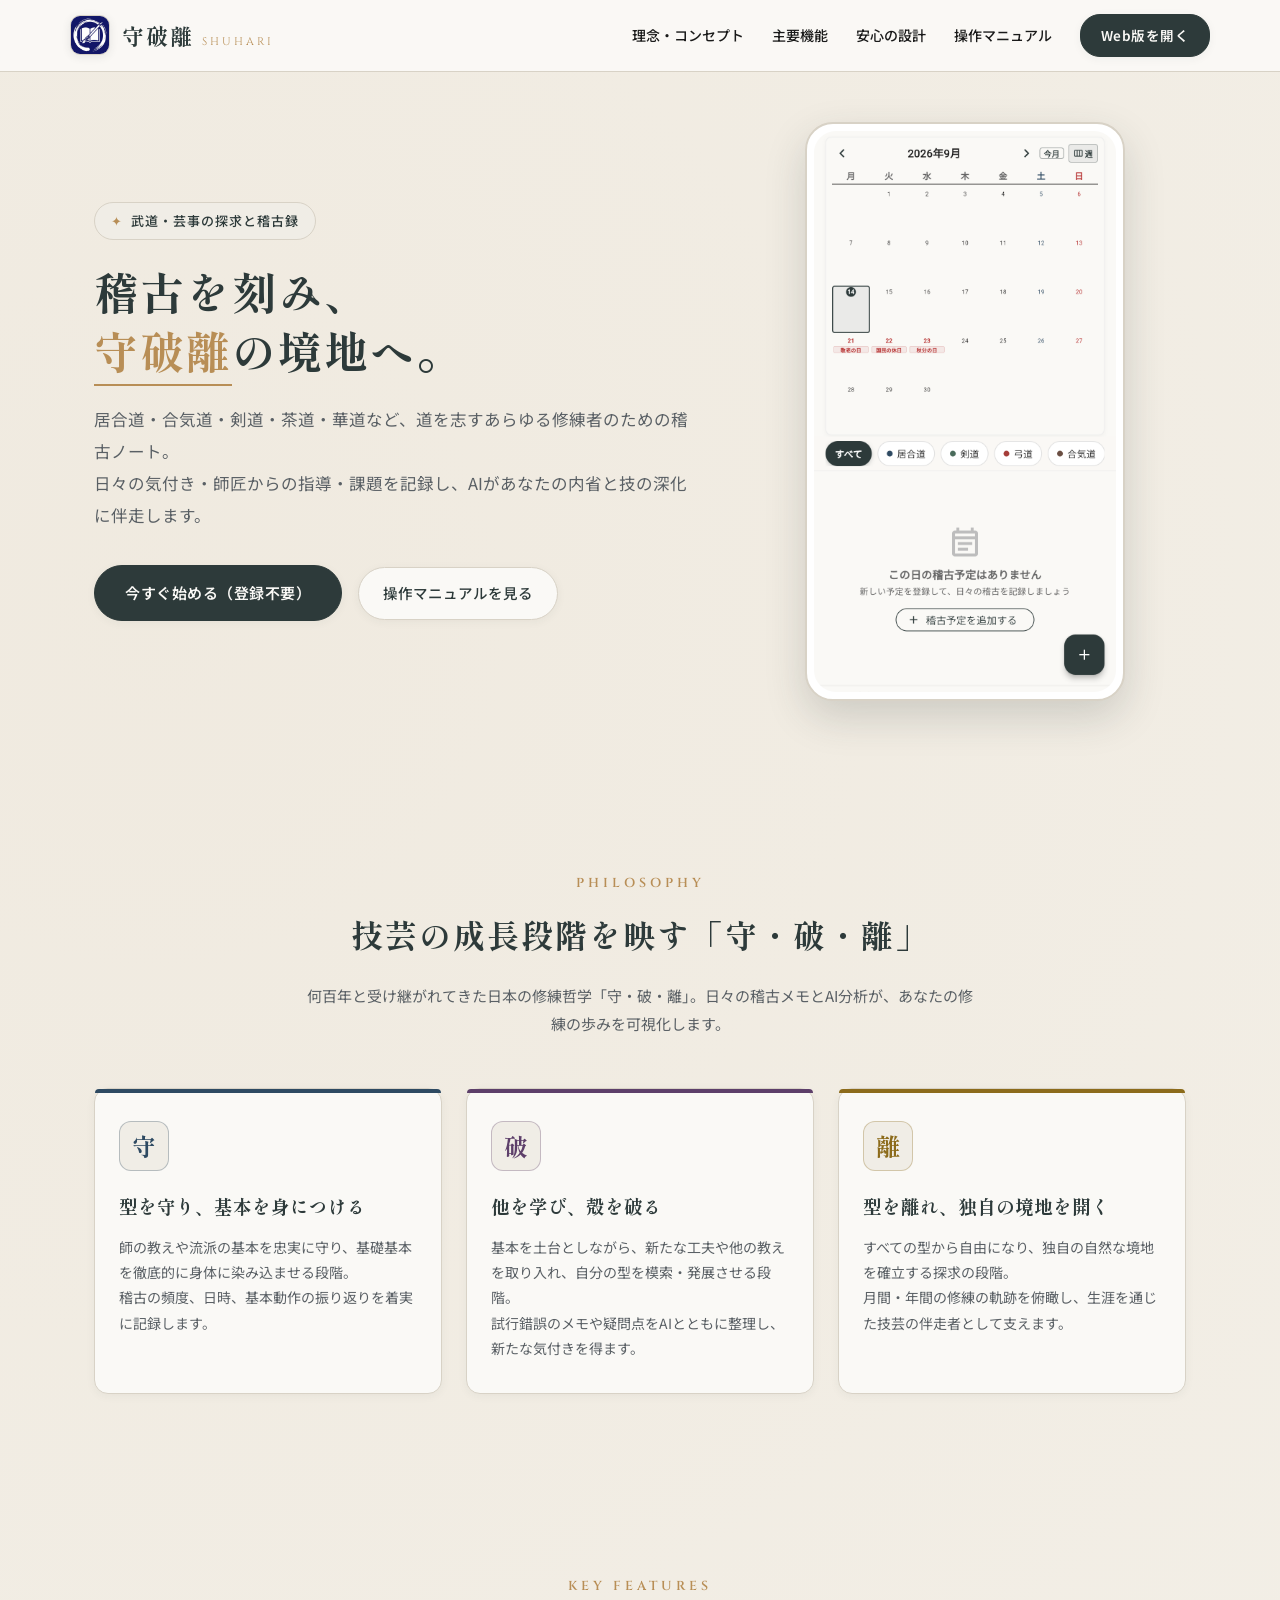
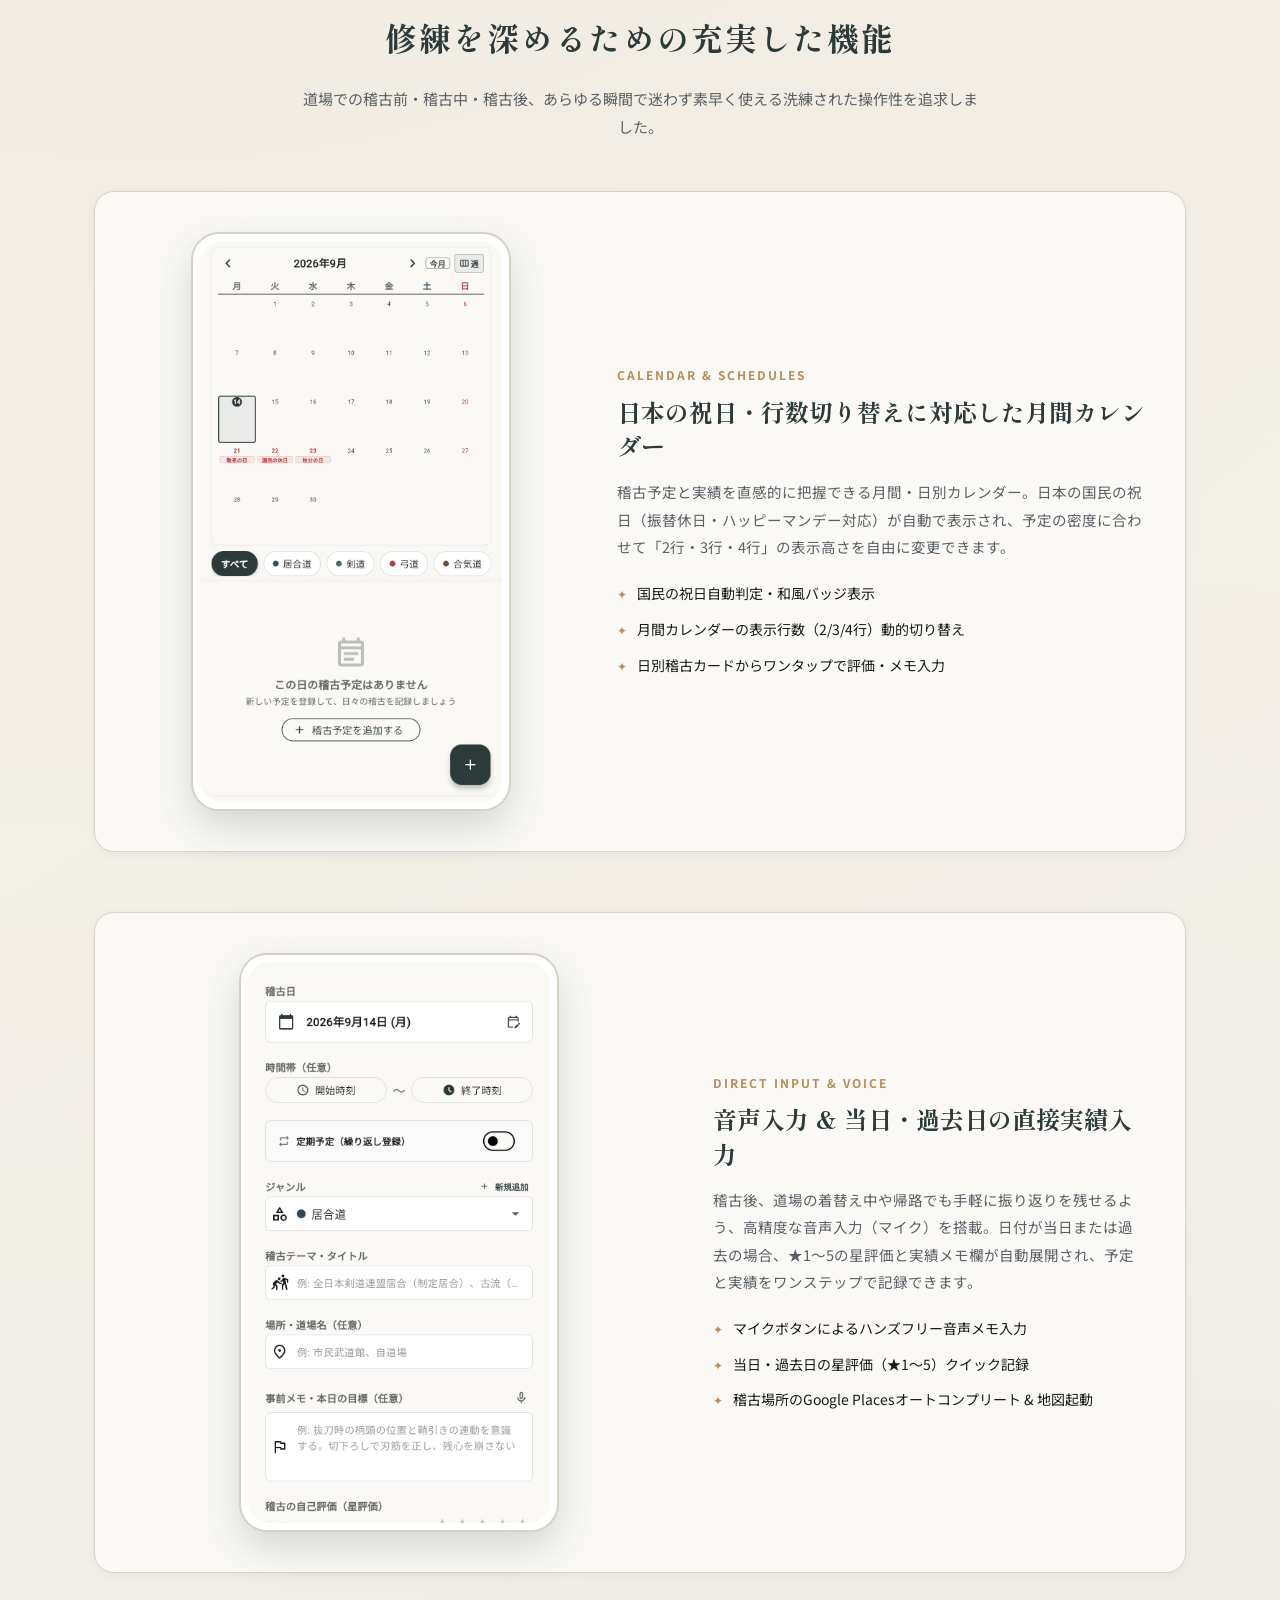
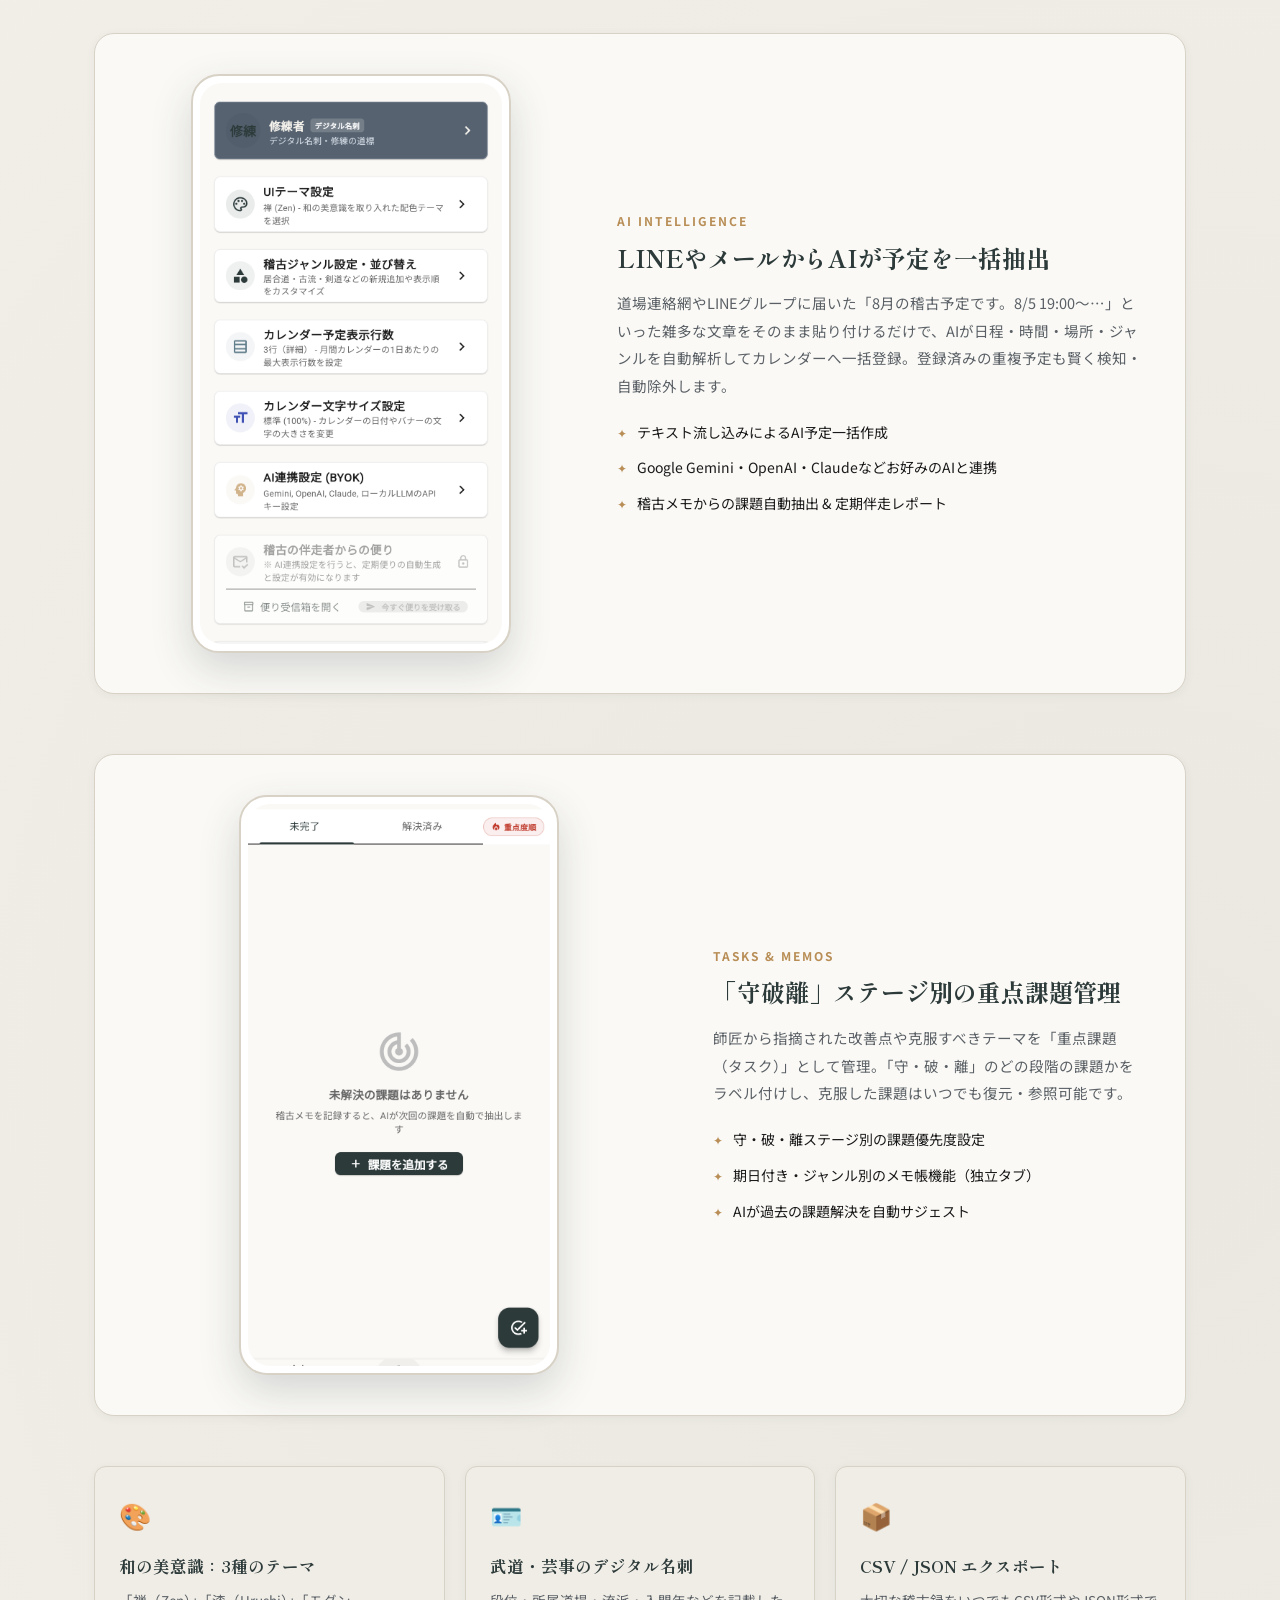
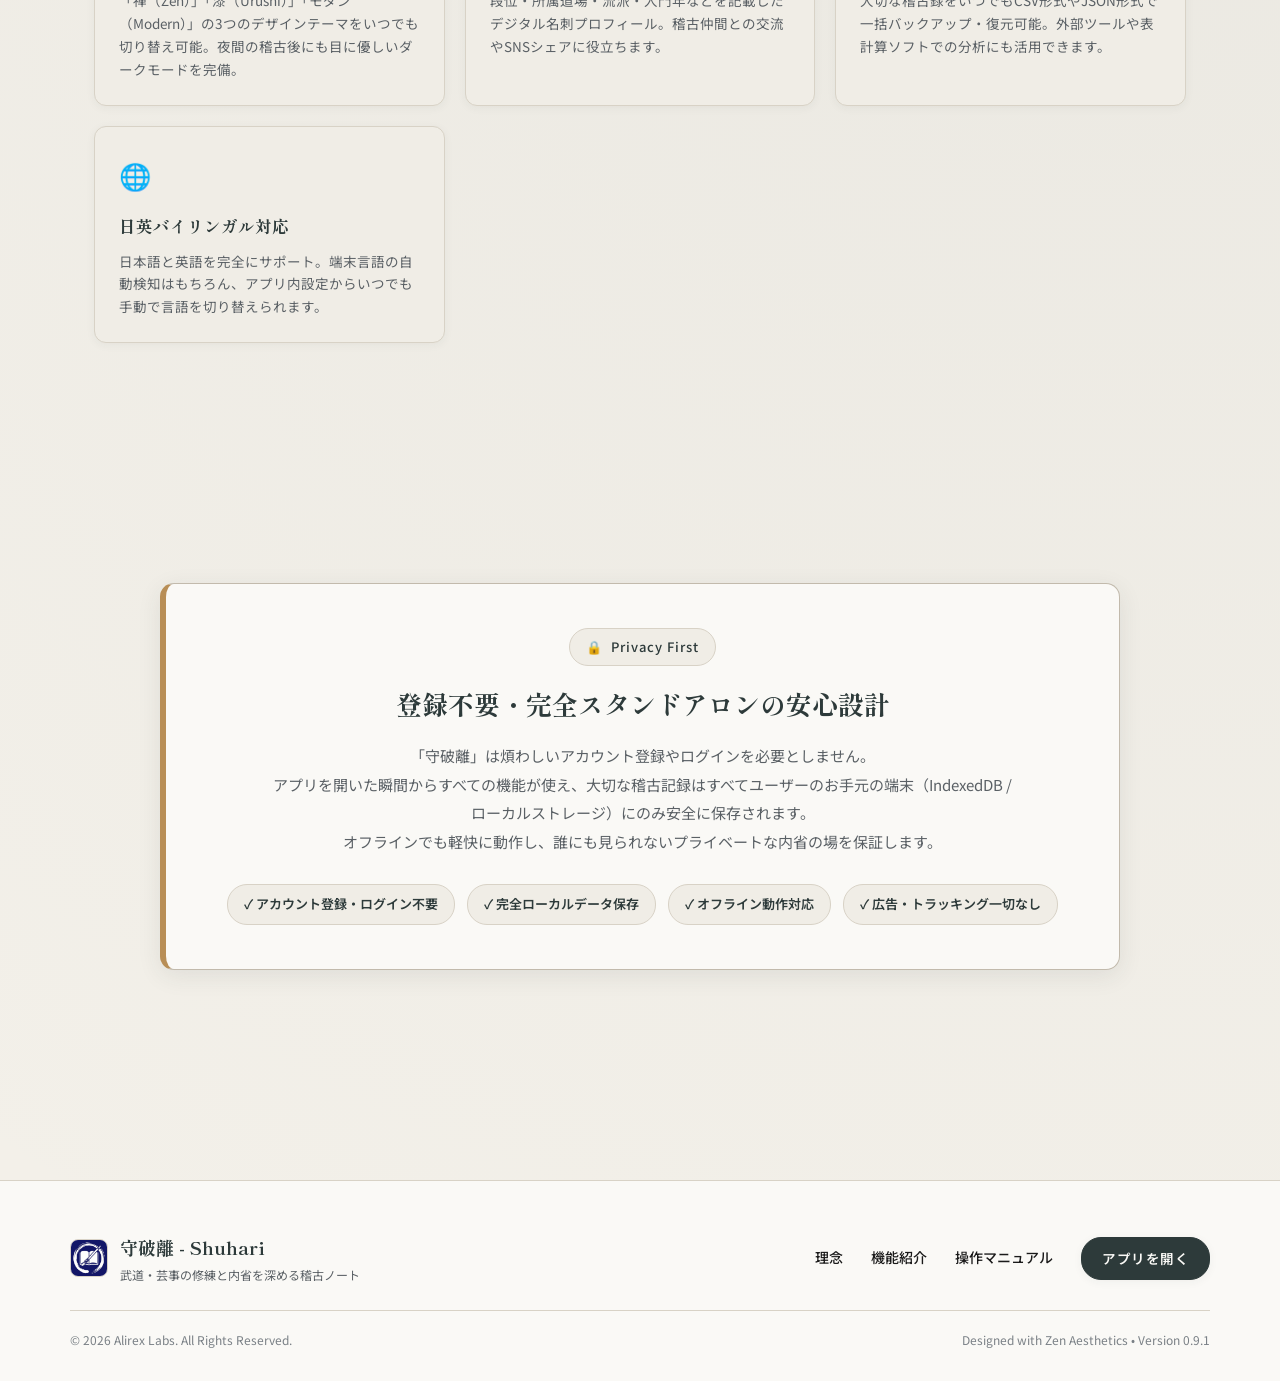
==== index.html @ c4d613d0 "初期コミット: GitHub Pages対応および稽古ノート紹介LPの追加" ====
<!DOCTYPE html>
<html lang="ja">

<head>
  <meta charset="UTF-8">
  <meta name="viewport" content="width=device-width, initial-scale=1.0">
  <meta name="description"
    content="守破離 (Shuhari) - 武道・芸事・技芸の修練と探求を記録・内省する次世代稽古ノートアプリ。AIによる稽古分析・定期レポート、完全ローカルファーストの安心設計。">
  <title>守破離 (Shuhari) | 武道・芸事の修練と内省を深める稽古記録アプリ</title>
  <link rel="preconnect" href="https://fonts.googleapis.com">
  <link rel="preconnect" href="https://fonts.gstatic.com" crossorigin>
  <link
    href="https://fonts.googleapis.com/css2?family=Cinzel:wght@600;700&family=Noto+Sans+JP:wght@300;400;500;700&family=Shippori+Mincho:wght@500;700&display=swap"
    rel="stylesheet">
  <style>
    :root {
      /* 守破離 公式「禅 (Zen)」テーマ パレット */
      --bg-primary: #F4F1EA;
      /* 和紙の風合いを帯びた淡い生成り (外側背景) */
      --bg-surface: #FAF9F6;
      /* 禅公式 サーフェス (オフホワイト・鳥の子色) */
      --bg-card: #F0EDE6;
      /* カード・枠内背景 (薄鈍色・生成りグレー) */
      --bg-card-hover: #EAE6DE;
      /* ホバー時のカード背景 */
      --border-color: #D8D2C6;
      /* 繊細な和風の境界線 */
      --border-accent: #C2BAAC;
      /* アクセント境界線 */
      --color-primary: #2D3A3A;
      /* 墨色 (Sumiiro) - 主見出し・ブランドアクセント */
      --color-primary-dark: #1E2828;
      --color-accent: #B88E56;
      /* 落ち着いた金茶・枯草ベージュ (アクセント) */
      --color-accent-light: #DFD5C5;
      /* 淡い金茶 */
      --color-urushi: #C33C23;
      /* 本朱 (朱色アクセント) */
      --text-main: #1A1A1A;
      /* 墨文字 (主テキスト) */
      --text-muted: #5A6065;
      /* 鈍色・薄墨 (副テキスト・キャプション) */
      --text-sub: #7A8086;
      --shadow-sm: 0 2px 10px rgba(45, 58, 58, 0.05);
      --shadow-md: 0 6px 24px rgba(45, 58, 58, 0.09);
      --shadow-lg: 0 12px 36px rgba(45, 58, 58, 0.14);
      --device-shadow: 0 16px 40px rgba(45, 58, 58, 0.18);

      /* 守・破・離 カラー */
      --shu-color: #2E4A62;
      /* 藍墨 (Ai-sumi) */
      --ha-color: #5D3F6A;
      /* 深紫 (Fukamurasaki) */
      --ri-color: #8C6B1B;
      /* 飴金茶 (Amakincha) */
    }

    * {
      box-sizing: border-box;
      margin: 0;
      padding: 0;
    }

    body {
      font-family: 'Noto Sans JP', -apple-system, BlinkMacSystemFont, "Segoe UI", Roboto, sans-serif;
      background-color: var(--bg-primary);
      color: var(--text-main);
      line-height: 1.85;
      overflow-x: hidden;
      background-image:
        radial-gradient(circle at 12% 10%, rgba(184, 142, 86, 0.07) 0%, transparent 45%),
        radial-gradient(circle at 88% 70%, rgba(45, 58, 58, 0.05) 0%, transparent 50%);
    }

    a {
      color: var(--color-primary);
      text-decoration: none;
      transition: all 0.2s ease;
    }

    a:hover {
      color: var(--color-accent);
    }

    /* Navigation */
    .navbar {
      position: sticky;
      top: 0;
      z-index: 100;
      background: rgba(250, 249, 246, 0.94);
      backdrop-filter: blur(12px);
      border-bottom: 1px solid var(--border-color);
      padding: 14px 24px;
    }

    .nav-container {
      max-width: 1140px;
      margin: 0 auto;
      display: flex;
      justify-content: space-between;
      align-items: center;
    }

    .nav-brand {
      display: flex;
      align-items: center;
      gap: 12px;
      text-decoration: none;
    }

    .nav-logo-img {
      width: 40px;
      height: 40px;
      border-radius: 10px;
      border: 1px solid var(--border-color);
      box-shadow: 0 2px 8px rgba(45, 58, 58, 0.1);
    }

    .nav-title {
      font-family: 'Shippori Mincho', serif;
      font-size: 22px;
      font-weight: 700;
      letter-spacing: 2px;
      color: var(--color-primary);
    }

    .nav-sub {
      font-family: 'Cinzel', serif;
      font-size: 11px;
      letter-spacing: 3px;
      color: var(--color-accent);
      margin-left: 4px;
    }

    .nav-links {
      display: flex;
      gap: 28px;
      align-items: center;
      font-size: 14px;
      font-weight: 500;
    }

    .nav-links a {
      color: var(--text-main);
    }

    .nav-links a:hover {
      color: var(--color-accent);
    }

    .btn-cta {
      background-color: var(--color-primary);
      color: var(--bg-surface) !important;
      padding: 8px 20px;
      border-radius: 20px;
      font-weight: 600;
      font-size: 13.5px;
      letter-spacing: 0.5px;
      border: 1px solid var(--color-primary);
      box-shadow: var(--shadow-sm);
      transition: all 0.2s ease;
    }

    .btn-cta:hover {
      background-color: var(--color-primary-dark);
      transform: translateY(-2px);
      box-shadow: var(--shadow-md);
    }

    /* Hero Section */
    .hero {
      max-width: 1140px;
      margin: 50px auto 80px auto;
      padding: 0 24px;
      display: grid;
      grid-template-columns: 1.15fr 0.85fr;
      align-items: center;
      gap: 50px;
    }

    .hero-badge {
      display: inline-flex;
      align-items: center;
      gap: 8px;
      background: var(--bg-card);
      border: 1px solid var(--border-color);
      padding: 6px 16px;
      border-radius: 30px;
      font-size: 13px;
      color: var(--color-primary);
      margin-bottom: 22px;
      font-weight: 500;
      letter-spacing: 1px;
    }

    .hero-badge span {
      color: var(--color-accent);
    }

    .hero-title {
      font-family: 'Shippori Mincho', serif;
      font-size: 44px;
      line-height: 1.35;
      font-weight: 700;
      letter-spacing: 2px;
      margin-bottom: 22px;
      color: var(--color-primary);
    }

    .hero-title span {
      color: var(--color-accent);
      border-bottom: 2px solid var(--color-accent);
      padding-bottom: 2px;
    }

    .hero-desc {
      font-size: 16.5px;
      color: var(--text-muted);
      margin-bottom: 34px;
      line-height: 1.95;
    }

    .hero-actions {
      display: flex;
      gap: 16px;
      align-items: center;
      flex-wrap: wrap;
    }

    .hero-actions .btn-cta {
      padding: 13px 30px;
      font-size: 15px;
      border-radius: 30px;
    }

    .btn-secondary {
      border: 1px solid var(--border-color);
      background: var(--bg-surface);
      color: var(--color-primary);
      padding: 12px 24px;
      border-radius: 30px;
      font-size: 14.5px;
      font-weight: 500;
      transition: all 0.2s ease;
      box-shadow: var(--shadow-sm);
    }

    .btn-secondary:hover {
      border-color: var(--color-accent);
      color: var(--color-accent);
      background: var(--bg-card);
    }

    /* Device Mockup Frame - 一貫したスマートフォンスタイル */
    .device-mockup-wrapper {
      display: flex;
      justify-content: center;
      align-items: center;
      width: 100%;
    }

    .device-mockup {
      width: 100%;
      max-width: 320px;
      aspect-ratio: 500 / 905;
      background: #FFFFFF;
      border-radius: 28px;
      padding: 7px;
      border: 2px solid var(--border-color);
      box-shadow: var(--device-shadow);
      display: flex;
      flex-direction: column;
      position: relative;
      overflow: hidden;
      transition: transform 0.3s ease, box-shadow 0.3s ease;
    }

    .device-mockup:hover {
      transform: translateY(-4px);
      box-shadow: var(--shadow-lg);
      border-color: var(--color-accent);
    }

    .device-screen {
      width: 100%;
      height: 100%;
      border-radius: 22px;
      overflow: hidden;
      background-color: var(--bg-card);
      display: flex;
    }

    .device-screen img {
      width: 100%;
      height: 100%;
      object-fit: cover;
      display: block;
    }

    /* Concept Section (守・破・離) */
    .section {
      padding: 90px 24px;
      max-width: 1140px;
      margin: 0 auto;
    }

    .section-tag {
      text-align: center;
      font-family: 'Cinzel', serif;
      font-size: 13px;
      letter-spacing: 4px;
      color: var(--color-accent);
      margin-bottom: 10px;
      text-transform: uppercase;
      font-weight: 600;
    }

    .section-title {
      font-family: 'Shippori Mincho', serif;
      font-size: 32px;
      text-align: center;
      letter-spacing: 2px;
      margin-bottom: 18px;
      color: var(--color-primary);
    }

    .section-desc {
      text-align: center;
      color: var(--text-muted);
      max-width: 680px;
      margin: 0 auto 50px auto;
      font-size: 15px;
      line-height: 1.85;
    }

    .concept-grid {
      display: grid;
      grid-template-columns: repeat(3, 1fr);
      gap: 24px;
    }

    .concept-card {
      background: var(--bg-surface);
      border: 1px solid var(--border-color);
      border-radius: 14px;
      padding: 32px 24px;
      position: relative;
      box-shadow: var(--shadow-sm);
      transition: transform 0.3s ease, border-color 0.3s ease, box-shadow 0.3s ease;
    }

    .concept-card:hover {
      transform: translateY(-5px);
      border-color: var(--border-accent);
      box-shadow: var(--shadow-md);
    }

    .concept-card::before {
      content: "";
      position: absolute;
      top: 0;
      left: 0;
      right: 0;
      height: 4px;
      border-radius: 14px 14px 0 0;
    }

    .card-shu::before {
      background: var(--shu-color);
    }

    .card-ha::before {
      background: var(--ha-color);
    }

    .card-ri::before {
      background: var(--ri-color);
    }

    .concept-badge {
      display: inline-flex;
      align-items: center;
      justify-content: center;
      width: 50px;
      height: 50px;
      border-radius: 12px;
      font-family: 'Shippori Mincho', serif;
      font-size: 24px;
      font-weight: 700;
      margin-bottom: 18px;
      background: var(--bg-card);
      border: 1px solid var(--border-color);
    }

    .card-shu .concept-badge {
      color: var(--shu-color);
      border-color: rgba(46, 74, 98, 0.3);
    }

    .card-ha .concept-badge {
      color: var(--ha-color);
      border-color: rgba(93, 63, 106, 0.3);
    }

    .card-ri .concept-badge {
      color: var(--ri-color);
      border-color: rgba(140, 107, 27, 0.3);
    }

    .concept-card h3 {
      font-size: 18.5px;
      font-weight: 700;
      color: var(--color-primary);
      margin-bottom: 12px;
      font-family: 'Shippori Mincho', serif;
    }

    .concept-card p {
      font-size: 14px;
      color: var(--text-muted);
      line-height: 1.8;
    }

    /* Key Features Showcase */
    .features-list {
      display: flex;
      flex-direction: column;
      gap: 60px;
      margin-top: 30px;
    }

    .feature-item {
      display: grid;
      grid-template-columns: 0.9fr 1.1fr;
      align-items: center;
      gap: 50px;
      background: var(--bg-surface);
      border: 1px solid var(--border-color);
      border-radius: 20px;
      padding: 40px;
      box-shadow: var(--shadow-sm);
      transition: border-color 0.3s ease, box-shadow 0.3s ease;
    }

    .feature-item:nth-child(even) {
      grid-template-columns: 1.1fr 0.9fr;
    }

    .feature-item:nth-child(even) .feature-image-col {
      order: 1;
    }

    .feature-item:nth-child(even) .feature-text-col {
      order: 2;
    }

    .feature-item:hover {
      border-color: var(--border-accent);
      box-shadow: var(--shadow-md);
    }

    .feature-category {
      font-size: 12px;
      color: var(--color-accent);
      font-weight: 700;
      letter-spacing: 2px;
      text-transform: uppercase;
      margin-bottom: 8px;
    }

    .feature-text-col h3 {
      font-family: 'Shippori Mincho', serif;
      font-size: 24px;
      color: var(--color-primary);
      margin-bottom: 14px;
      line-height: 1.45;
    }

    .feature-text-col p {
      font-size: 14.5px;
      color: var(--text-muted);
      line-height: 1.9;
      margin-bottom: 20px;
    }

    .feature-points {
      list-style: none;
      display: flex;
      flex-direction: column;
      gap: 10px;
    }

    .feature-points li {
      display: flex;
      align-items: flex-start;
      gap: 10px;
      font-size: 14px;
      color: var(--text-main);
    }

    .feature-points li::before {
      content: "✦";
      color: var(--color-accent);
      font-size: 12px;
      margin-top: 2px;
    }

    /* Sub Features Grid */
    .sub-grid {
      display: grid;
      grid-template-columns: repeat(auto-fit, minmax(260px, 1fr));
      gap: 20px;
      margin-top: 50px;
    }

    .sub-card {
      background: var(--bg-card);
      border: 1px solid var(--border-color);
      border-radius: 12px;
      padding: 24px;
      box-shadow: var(--shadow-sm);
      transition: transform 0.2s ease, border-color 0.2s ease;
    }

    .sub-card:hover {
      transform: translateY(-3px);
      border-color: var(--border-accent);
      background: var(--bg-card-hover);
    }

    .sub-icon {
      font-size: 26px;
      margin-bottom: 12px;
    }

    .sub-card h4 {
      font-size: 16.5px;
      color: var(--color-primary);
      margin-bottom: 8px;
      font-weight: 700;
      font-family: 'Shippori Mincho', serif;
    }

    .sub-card p {
      font-size: 13.5px;
      color: var(--text-muted);
      line-height: 1.7;
    }

    /* Privacy & Standalone Box */
    .privacy-box {
      background: var(--bg-surface);
      border: 1px solid var(--border-accent);
      border-left: 6px solid var(--color-accent);
      border-radius: 14px;
      padding: 44px;
      margin: 60px auto;
      max-width: 960px;
      box-shadow: var(--shadow-md);
      text-align: center;
    }

    .privacy-box h3 {
      font-family: 'Shippori Mincho', serif;
      font-size: 26px;
      color: var(--color-primary);
      margin-bottom: 14px;
    }

    .privacy-box p {
      font-size: 15px;
      color: var(--text-muted);
      max-width: 740px;
      margin: 0 auto 28px auto;
      line-height: 1.9;
    }

    .privacy-tags {
      display: flex;
      justify-content: center;
      gap: 12px;
      flex-wrap: wrap;
    }

    .tag-item {
      background: var(--bg-card);
      border: 1px solid var(--border-color);
      color: var(--color-primary);
      padding: 7px 16px;
      border-radius: 20px;
      font-size: 13px;
      font-weight: 600;
    }

    /* Footer */
    .footer {
      border-top: 1px solid var(--border-color);
      background: var(--bg-surface);
      padding: 50px 24px 30px 24px;
      margin-top: 60px;
    }

    .footer-content {
      max-width: 1140px;
      margin: 0 auto;
      display: flex;
      justify-content: space-between;
      align-items: center;
      flex-wrap: wrap;
      gap: 24px;
      padding-bottom: 24px;
      border-bottom: 1px solid var(--border-color);
    }

    .footer-brand {
      display: flex;
      align-items: center;
      gap: 12px;
    }

    .footer-brand img {
      width: 38px;
      height: 38px;
      border-radius: 8px;
      border: 1px solid var(--border-color);
    }

    .footer-copy {
      max-width: 1140px;
      margin: 18px auto 0 auto;
      display: flex;
      justify-content: space-between;
      align-items: center;
      font-size: 12px;
      color: var(--text-sub);
      flex-wrap: wrap;
      gap: 12px;
    }

    /* Responsive */
    @media (max-width: 860px) {
      .hero {
        grid-template-columns: 1fr;
        text-align: center;
        gap: 40px;
      }

      .hero-actions {
        justify-content: center;
      }

      .concept-grid {
        grid-template-columns: 1fr;
      }

      .feature-item,
      .feature-item:nth-child(even) {
        grid-template-columns: 1fr;
      }

      .feature-item:nth-child(even) .feature-image-col {
        order: 0;
      }

      .hero-title {
        font-size: 32px;
      }

      .device-mockup {
        max-width: 280px;
      }
    }
  </style>
</head>

<body>

  <!-- Navigation Bar -->
  <nav class="navbar">
    <div class="nav-container">
      <a href="#" class="nav-brand">
        <img src="images/app_icon.png" alt="守破離 アイコン" class="nav-logo-img">
        <div>
          <span class="nav-title">守破離</span>
          <span class="nav-sub">SHUHARI</span>
        </div>
      </a>
      <div class="nav-links">
        <a href="#concept">理念・コンセプト</a>
        <a href="#features">主要機能</a>
        <a href="#privacy">安心の設計</a>
        <a href="manual/html/index.html" target="_blank">操作マニュアル</a>
        <a href="http://alirex-labs:8080/shuhari/#/home" class="btn-cta" target="_blank">Web版を開く</a>
      </div>
    </div>
  </nav>

  <!-- Hero Section -->
  <header class="hero">
    <div class="hero-content">
      <div class="hero-badge">
        <span>✦</span> 武道・芸事の探求と稽古録
      </div>
      <h1 class="hero-title">
        稽古を刻み、<br>
        <span>守破離</span>の境地へ。
      </h1>
      <p class="hero-desc">
        居合道・合気道・剣道・茶道・華道など、道を志すあらゆる修練者のための稽古ノート。<br>
        日々の気付き・師匠からの指導・課題を記録し、AIがあなたの内省と技の深化に伴走します。
      </p>
      <div class="hero-actions">
        <a href="http://alirex-labs:8080/shuhari/#/home" class="btn-cta" target="_blank">今すぐ始める（登録不要）</a>
        <a href="manual/html/index.html" class="btn-secondary" target="_blank">操作マニュアルを見る</a>
      </div>
    </div>
    <div class="hero-image-wrap">
      <div class="device-mockup-wrapper">
        <div class="device-mockup">
          <div class="device-screen">
            <img src="images/01_home_screen.png" alt="守破離 ホーム画面">
          </div>
        </div>
      </div>
    </div>
  </header>

  <!-- Concept Section (守・破・離) -->
  <section id="concept" class="section">
    <div class="section-tag">Philosophy</div>
    <h2 class="section-title">技芸の成長段階を映す「守・破・離」</h2>
    <p class="section-desc">
      何百年と受け継がれてきた日本の修練哲学「守・破・離」。日々の稽古メモとAI分析が、あなたの修練の歩みを可視化します。
    </p>

    <div class="concept-grid">
      <!-- 守 -->
      <div class="concept-card card-shu">
        <div class="concept-badge">守</div>
        <h3>型を守り、基本を身につける</h3>
        <p>
          師の教えや流派の基本を忠実に守り、基礎基本を徹底的に身体に染み込ませる段階。<br>
          稽古の頻度、日時、基本動作の振り返りを着実に記録します。
        </p>
      </div>

      <!-- 破 -->
      <div class="concept-card card-ha">
        <div class="concept-badge">破</div>
        <h3>他を学び、殻を破る</h3>
        <p>
          基本を土台としながら、新たな工夫や他の教えを取り入れ、自分の型を模索・発展させる段階。<br>
          試行錯誤のメモや疑問点をAIとともに整理し、新たな気付きを得ます。
        </p>
      </div>

      <!-- 離 -->
      <div class="concept-card card-ri">
        <div class="concept-badge">離</div>
        <h3>型を離れ、独自の境地を開く</h3>
        <p>
          すべての型から自由になり、独自の自然な境地を確立する探求の段階。<br>
          月間・年間の修練の軌跡を俯瞰し、生涯を通じた技芸の伴走者として支えます。
        </p>
      </div>
    </div>
  </section>

  <!-- Features Section -->
  <section id="features" class="section">
    <div class="section-tag">Key Features</div>
    <h2 class="section-title">修練を深めるための充実した機能</h2>
    <p class="section-desc">
      道場での稽古前・稽古中・稽古後、あらゆる瞬間で迷わず素早く使える洗練された操作性を追求しました。
    </p>

    <div class="features-list">
      <!-- Feature 1: カレンダー＆予定管理 -->
      <article class="feature-item">
        <div class="feature-image-col">
          <div class="device-mockup-wrapper">
            <div class="device-mockup">
              <div class="device-screen">
                <img src="images/01_home_screen.png" alt="ホーム・月間カレンダー画面">
              </div>
            </div>
          </div>
        </div>
        <div class="feature-text-col">
          <div class="feature-category">Calendar & Schedules</div>
          <h3>日本の祝日・行数切り替えに対応した月間カレンダー</h3>
          <p>
            稽古予定と実績を直感的に把握できる月間・日別カレンダー。日本の国民の祝日（振替休日・ハッピーマンデー対応）が自動で表示され、予定の密度に合わせて「2行・3行・4行」の表示高さを自由に変更できます。
          </p>
          <ul class="feature-points">
            <li>国民の祝日自動判定・和風バッジ表示</li>
            <li>月間カレンダーの表示行数（2/3/4行）動的切り替え</li>
            <li>日別稽古カードからワンタップで評価・メモ入力</li>
          </ul>
        </div>
      </article>

      <!-- Feature 2: 稽古予定・実績の作成 -->
      <article class="feature-item">
        <div class="feature-image-col">
          <div class="device-mockup-wrapper">
            <div class="device-mockup">
              <div class="device-screen">
                <img src="images/02_schedule_create_screen.png" alt="予定・実績作成画面">
              </div>
            </div>
          </div>
        </div>
        <div class="feature-text-col">
          <div class="feature-category">Direct Input & Voice</div>
          <h3>音声入力 & 当日・過去日の直接実績入力</h3>
          <p>
            稽古後、道場の着替え中や帰路でも手軽に振り返りを残せるよう、高精度な音声入力（マイク）を搭載。日付が当日または過去の場合、★1〜5の星評価と実績メモ欄が自動展開され、予定と実績をワンステップで記録できます。
          </p>
          <ul class="feature-points">
            <li>マイクボタンによるハンズフリー音声メモ入力</li>
            <li>当日・過去日の星評価（★1〜5）クイック記録</li>
            <li>稽古場所のGoogle Placesオートコンプリート & 地図起動</li>
          </ul>
        </div>
      </article>

      <!-- Feature 3: AI一括予定作成 & AI分析 -->
      <article class="feature-item">
        <div class="feature-image-col">
          <div class="device-mockup-wrapper">
            <div class="device-mockup">
              <div class="device-screen">
                <img src="images/05_settings_screen.png" alt="設定・AI設定画面">
              </div>
            </div>
          </div>
        </div>
        <div class="feature-text-col">
          <div class="feature-category">AI Intelligence</div>
          <h3>LINEやメールからAIが予定を一括抽出</h3>
          <p>
            道場連絡網やLINEグループに届いた「8月の稽古予定です。8/5
            19:00〜…」といった雑多な文章をそのまま貼り付けるだけで、AIが日程・時間・場所・ジャンルを自動解析してカレンダーへ一括登録。登録済みの重複予定も賢く検知・自動除外します。
          </p>
          <ul class="feature-points">
            <li>テキスト流し込みによるAI予定一括作成</li>
            <li>Google Gemini・OpenAI・Claudeなどお好みのAIと連携</li>
            <li>稽古メモからの課題自動抽出 & 定期伴走レポート</li>
          </ul>
        </div>
      </article>

      <!-- Feature 4: 重点課題・備忘メモ -->
      <article class="feature-item">
        <div class="feature-image-col">
          <div class="device-mockup-wrapper">
            <div class="device-mockup">
              <div class="device-screen">
                <img src="images/03_task_list_screen.png" alt="重点課題画面">
              </div>
            </div>
          </div>
        </div>
        <div class="feature-text-col">
          <div class="feature-category">Tasks & Memos</div>
          <h3>「守破離」ステージ別の重点課題管理</h3>
          <p>
            師匠から指摘された改善点や克服すべきテーマを「重点課題（タスク）」として管理。「守・破・離」のどの段階の課題かをラベル付けし、克服した課題はいつでも復元・参照可能です。
          </p>
          <ul class="feature-points">
            <li>守・破・離ステージ別の課題優先度設定</li>
            <li>期日付き・ジャンル別のメモ帳機能（独立タブ）</li>
            <li>AIが過去の課題解決を自動サジェスト</li>
          </ul>
        </div>
      </article>
    </div>

    <!-- Sub Features Grid -->
    <div class="sub-grid">
      <div class="sub-card">
        <div class="sub-icon">🎨</div>
        <h4>和の美意識：3種のテーマ</h4>
        <p>「禅（Zen）」「漆（Urushi）」「モダン（Modern）」の3つのデザインテーマをいつでも切り替え可能。夜間の稽古後にも目に優しいダークモードを完備。</p>
      </div>
      <div class="sub-card">
        <div class="sub-icon">🪪</div>
        <h4>武道・芸事のデジタル名刺</h4>
        <p>段位・所属道場・流派・入門年などを記載したデジタル名刺プロフィール。稽古仲間との交流やSNSシェアに役立ちます。</p>
      </div>
      <div class="sub-card">
        <div class="sub-icon">📦</div>
        <h4>CSV / JSON エクスポート</h4>
        <p>大切な稽古録をいつでもCSV形式やJSON形式で一括バックアップ・復元可能。外部ツールや表計算ソフトでの分析にも活用できます。</p>
      </div>
      <div class="sub-card">
        <div class="sub-icon">🌐</div>
        <h4>日英バイリンガル対応</h4>
        <p>日本語と英語を完全にサポート。端末言語の自動検知はもちろん、アプリ内設定からいつでも手動で言語を切り替えられます。</p>
      </div>
    </div>
  </section>

  <!-- Privacy & Standalone Section -->
  <section id="privacy" class="section">
    <div class="privacy-box">
      <div class="hero-badge" style="margin-bottom: 14px;">
        <span>🔒</span> Privacy First
      </div>
      <h3>登録不要・完全スタンドアロンの安心設計</h3>
      <p>
        「守破離」は煩わしいアカウント登録やログインを必要としません。<br>
        アプリを開いた瞬間からすべての機能が使え、大切な稽古記録はすべてユーザーのお手元の端末（IndexedDB / ローカルストレージ）にのみ安全に保存されます。<br>
        オフラインでも軽快に動作し、誰にも見られないプライベートな内省の場を保証します。
      </p>
      <div class="privacy-tags">
        <span class="tag-item">✓ アカウント登録・ログイン不要</span>
        <span class="tag-item">✓ 完全ローカルデータ保存</span>
        <span class="tag-item">✓ オフライン動作対応</span>
        <span class="tag-item">✓ 広告・トラッキング一切なし</span>
      </div>
    </div>
  </section>

  <!-- Footer -->
  <footer class="footer">
    <div class="footer-content">
      <div class="footer-brand">
        <img src="images/app_icon.png" alt="守破離 アイコン">
        <div>
          <div
            style="font-family: 'Shippori Mincho', serif; font-weight: bold; color: var(--color-primary); font-size: 18px;">
            守破離 - Shuhari</div>
          <div style="font-size: 12px; color: var(--text-muted);">武道・芸事の修練と内省を深める稽古ノート</div>
        </div>
      </div>
      <div class="nav-links">
        <a href="#concept">理念</a>
        <a href="#features">機能紹介</a>
        <a href="manual/html/index.html" target="_blank">操作マニュアル</a>
        <a href="http://alirex-labs:8080/shuhari/#/home" class="btn-cta" target="_blank">アプリを開く</a>
      </div>
    </div>
    <div class="footer-copy">
      <div>&copy; 2026 Alirex Labs. All Rights Reserved.</div>
      <div>Designed with Zen Aesthetics • Version 0.9.1</div>
    </div>
  </footer>

</body>

</html>
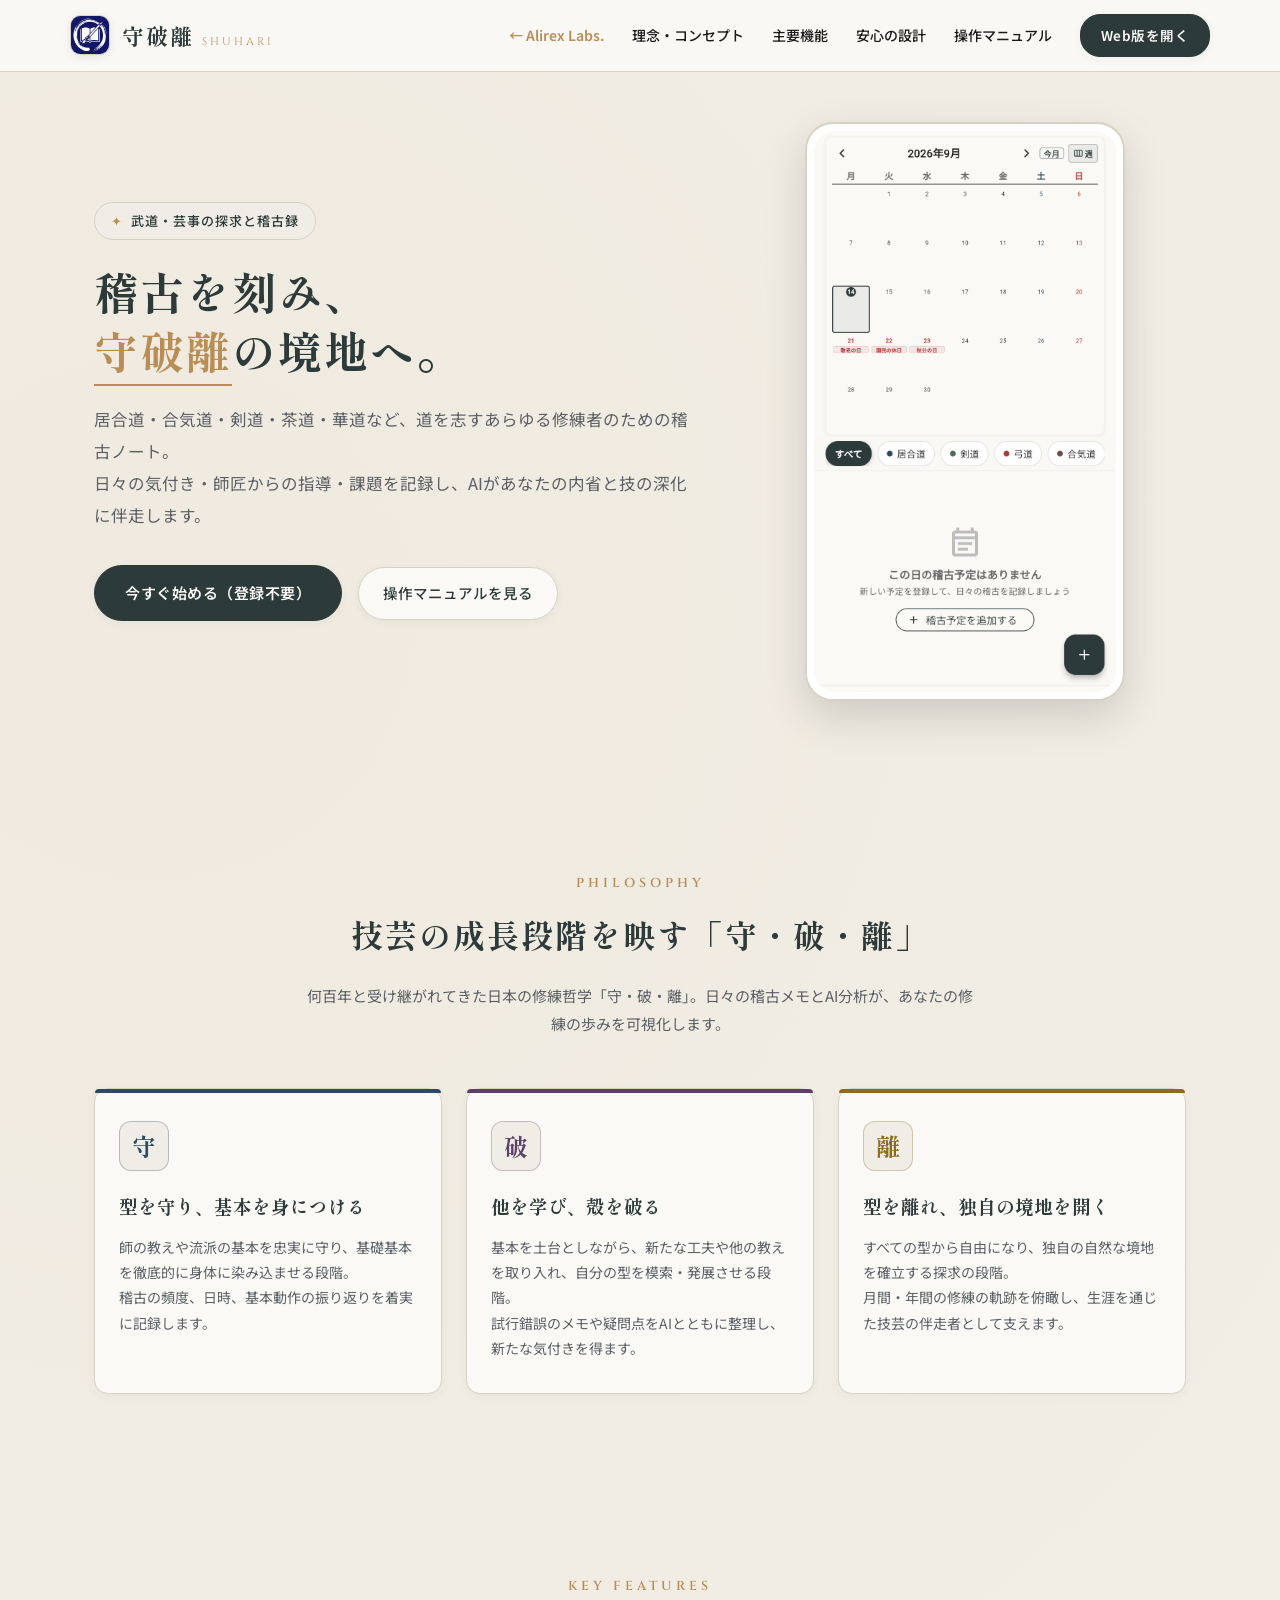
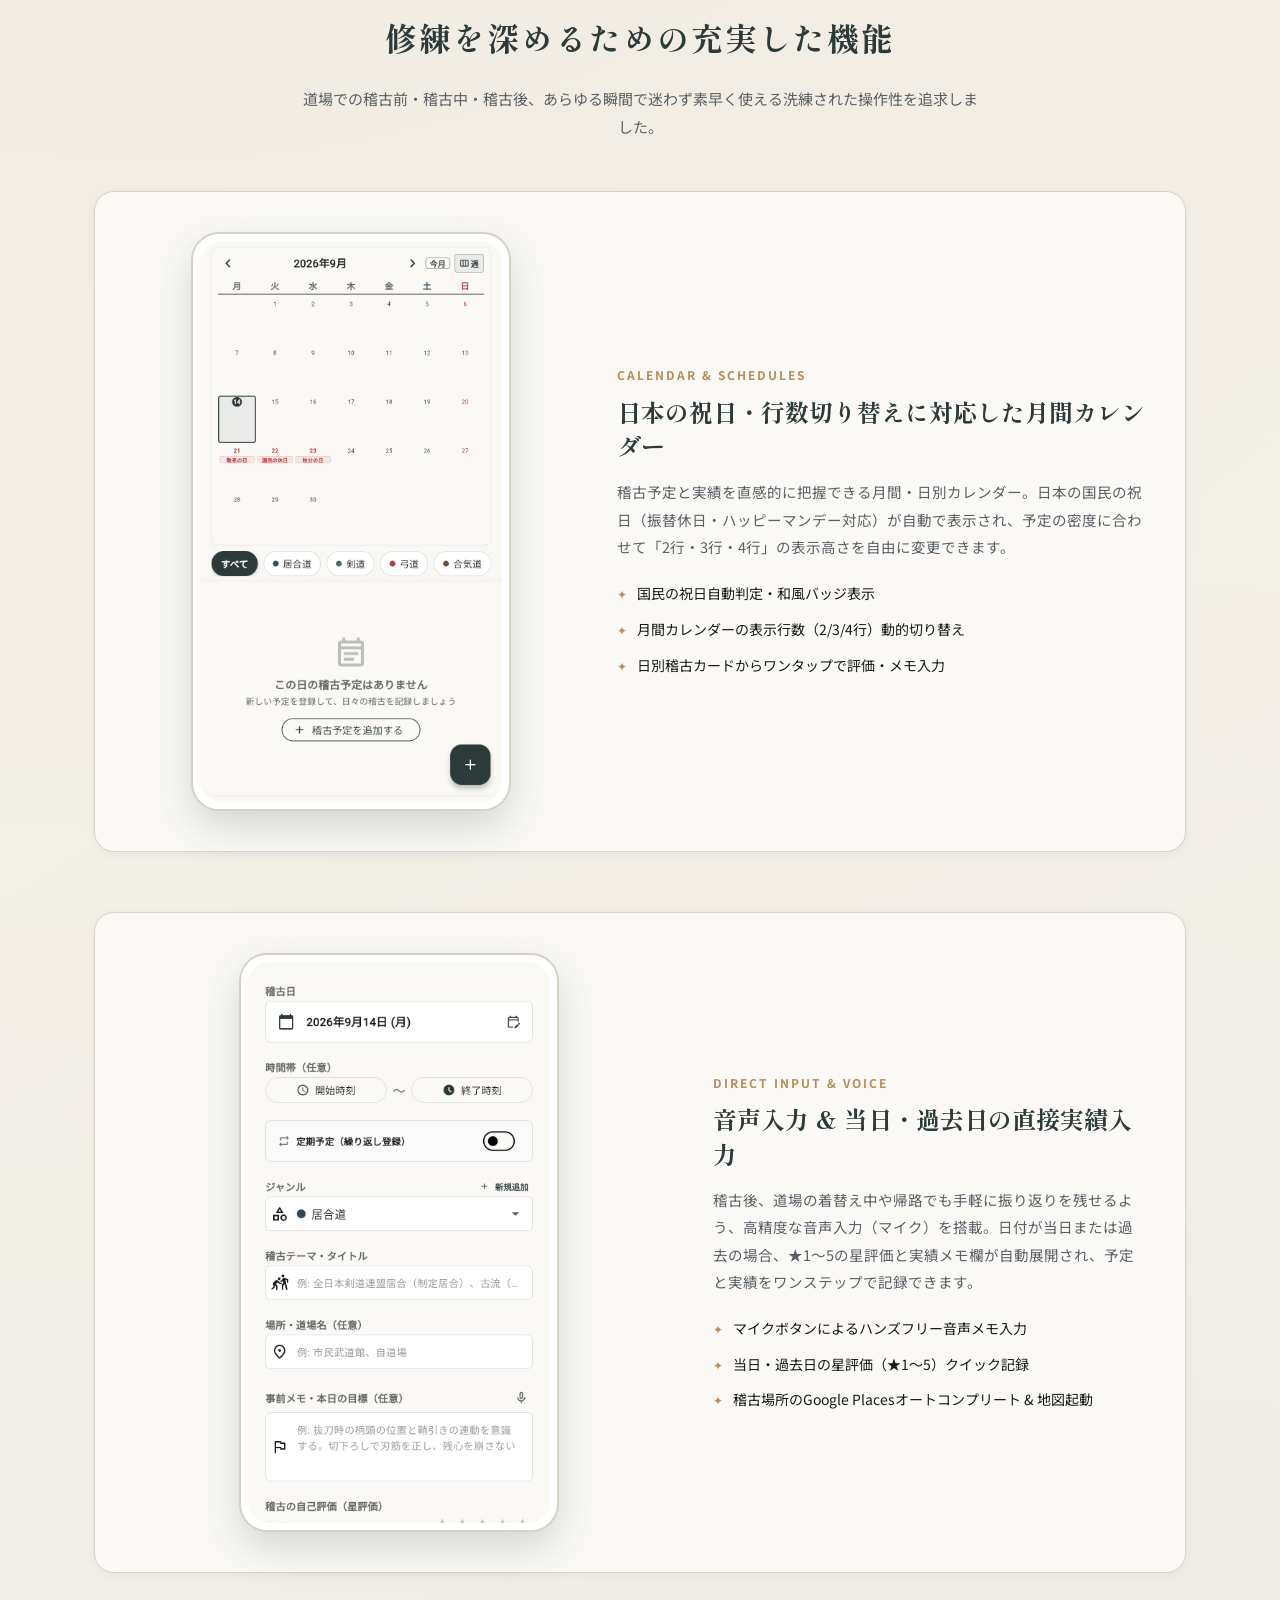
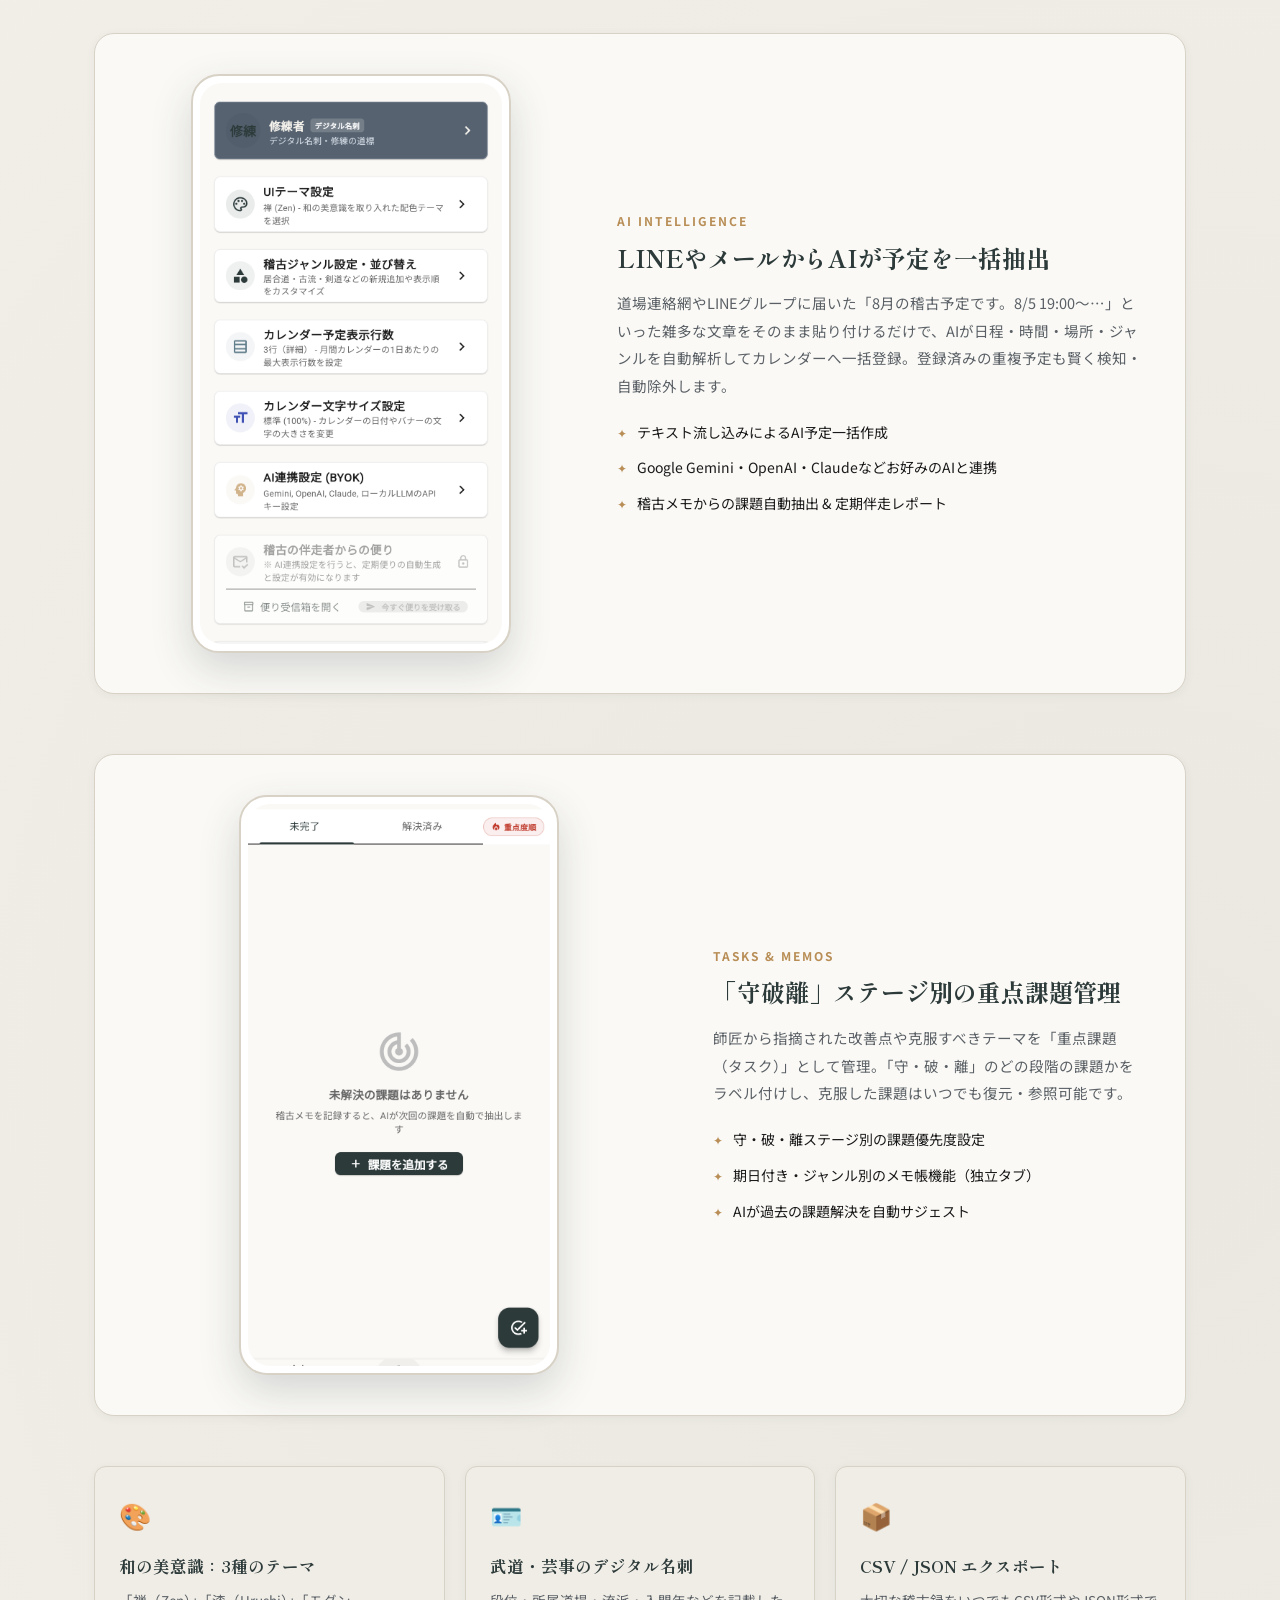
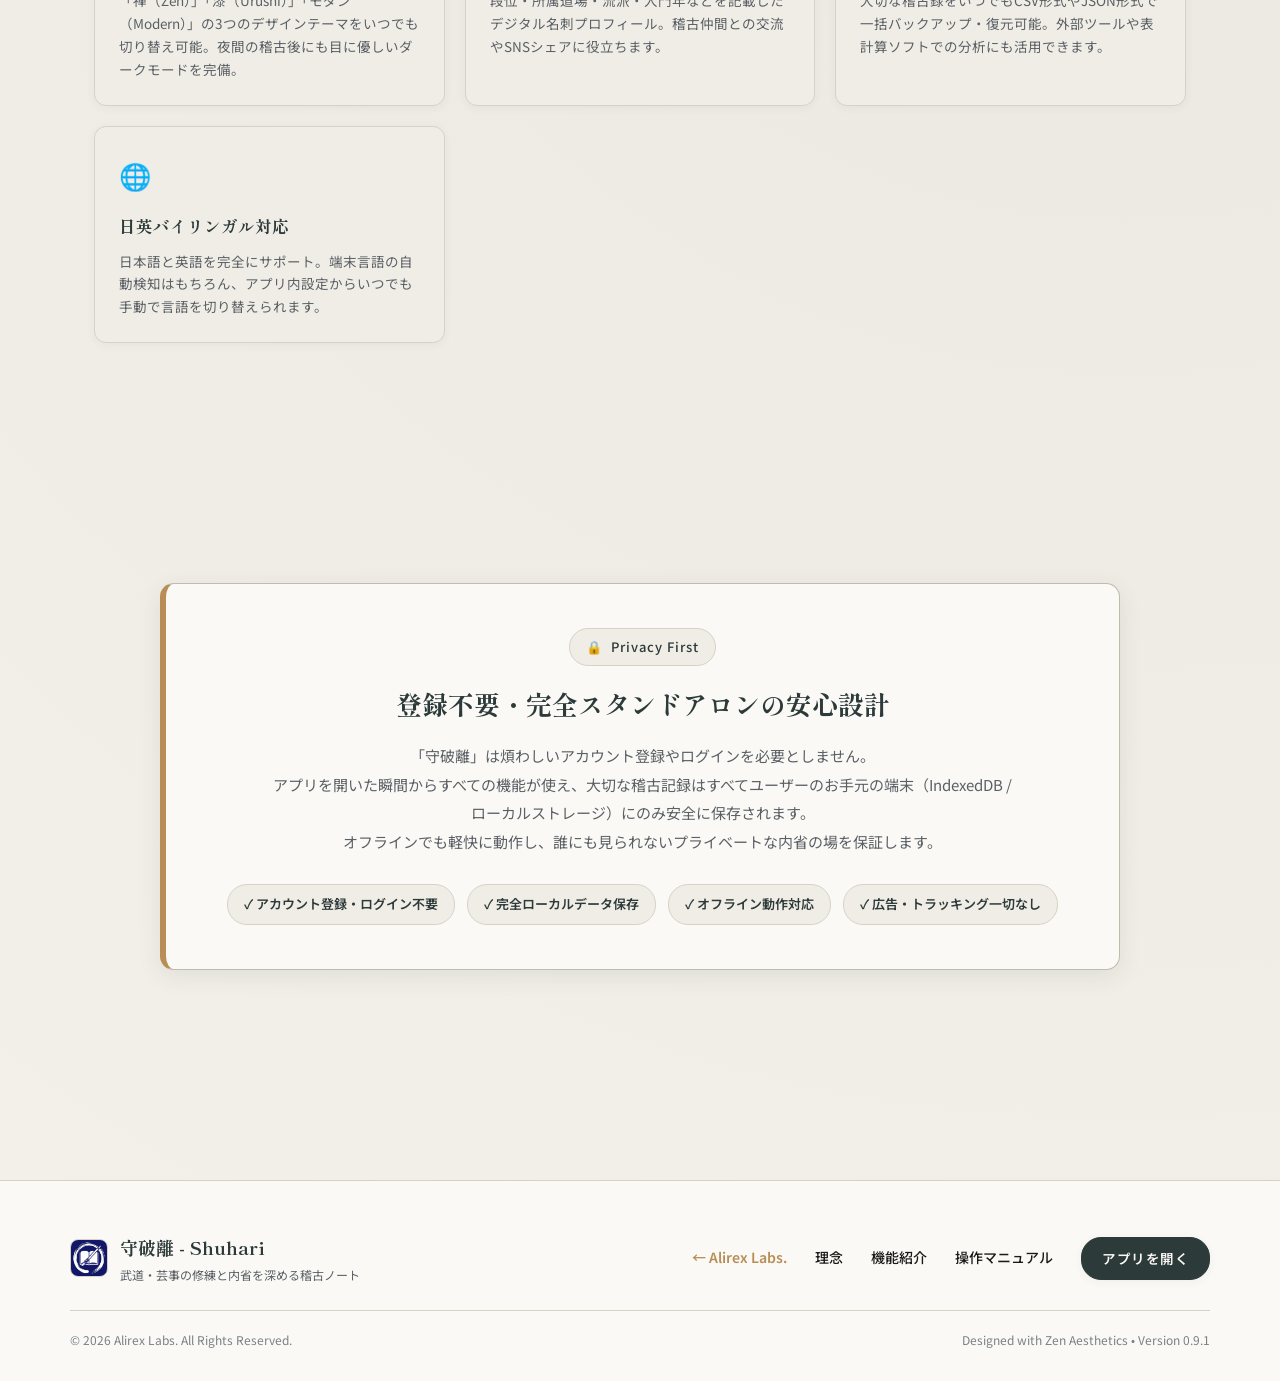
==== commit b93dfcfd: "Alirex Labs.公式サイトへの戻るリンクを追加" ====
--- a/index.html
+++ b/index.html
@@ -686,6 +686,7 @@
         </div>
       </a>
       <div class="nav-links">
+        <a href="https://alirexlabs.github.io/" style="font-weight: 600; color: var(--color-accent); display: inline-flex; align-items: center; gap: 4px;">← Alirex Labs.</a>
         <a href="#concept">理念・コンセプト</a>
         <a href="#features">主要機能</a>
         <a href="#privacy">安心の設計</a>
@@ -936,6 +937,7 @@
         </div>
       </div>
       <div class="nav-links">
+        <a href="https://alirexlabs.github.io/" style="font-weight: 600; color: var(--color-accent); display: inline-flex; align-items: center; gap: 4px;">← Alirex Labs.</a>
         <a href="#concept">理念</a>
         <a href="#features">機能紹介</a>
         <a href="manual/html/index.html" target="_blank">操作マニュアル</a>
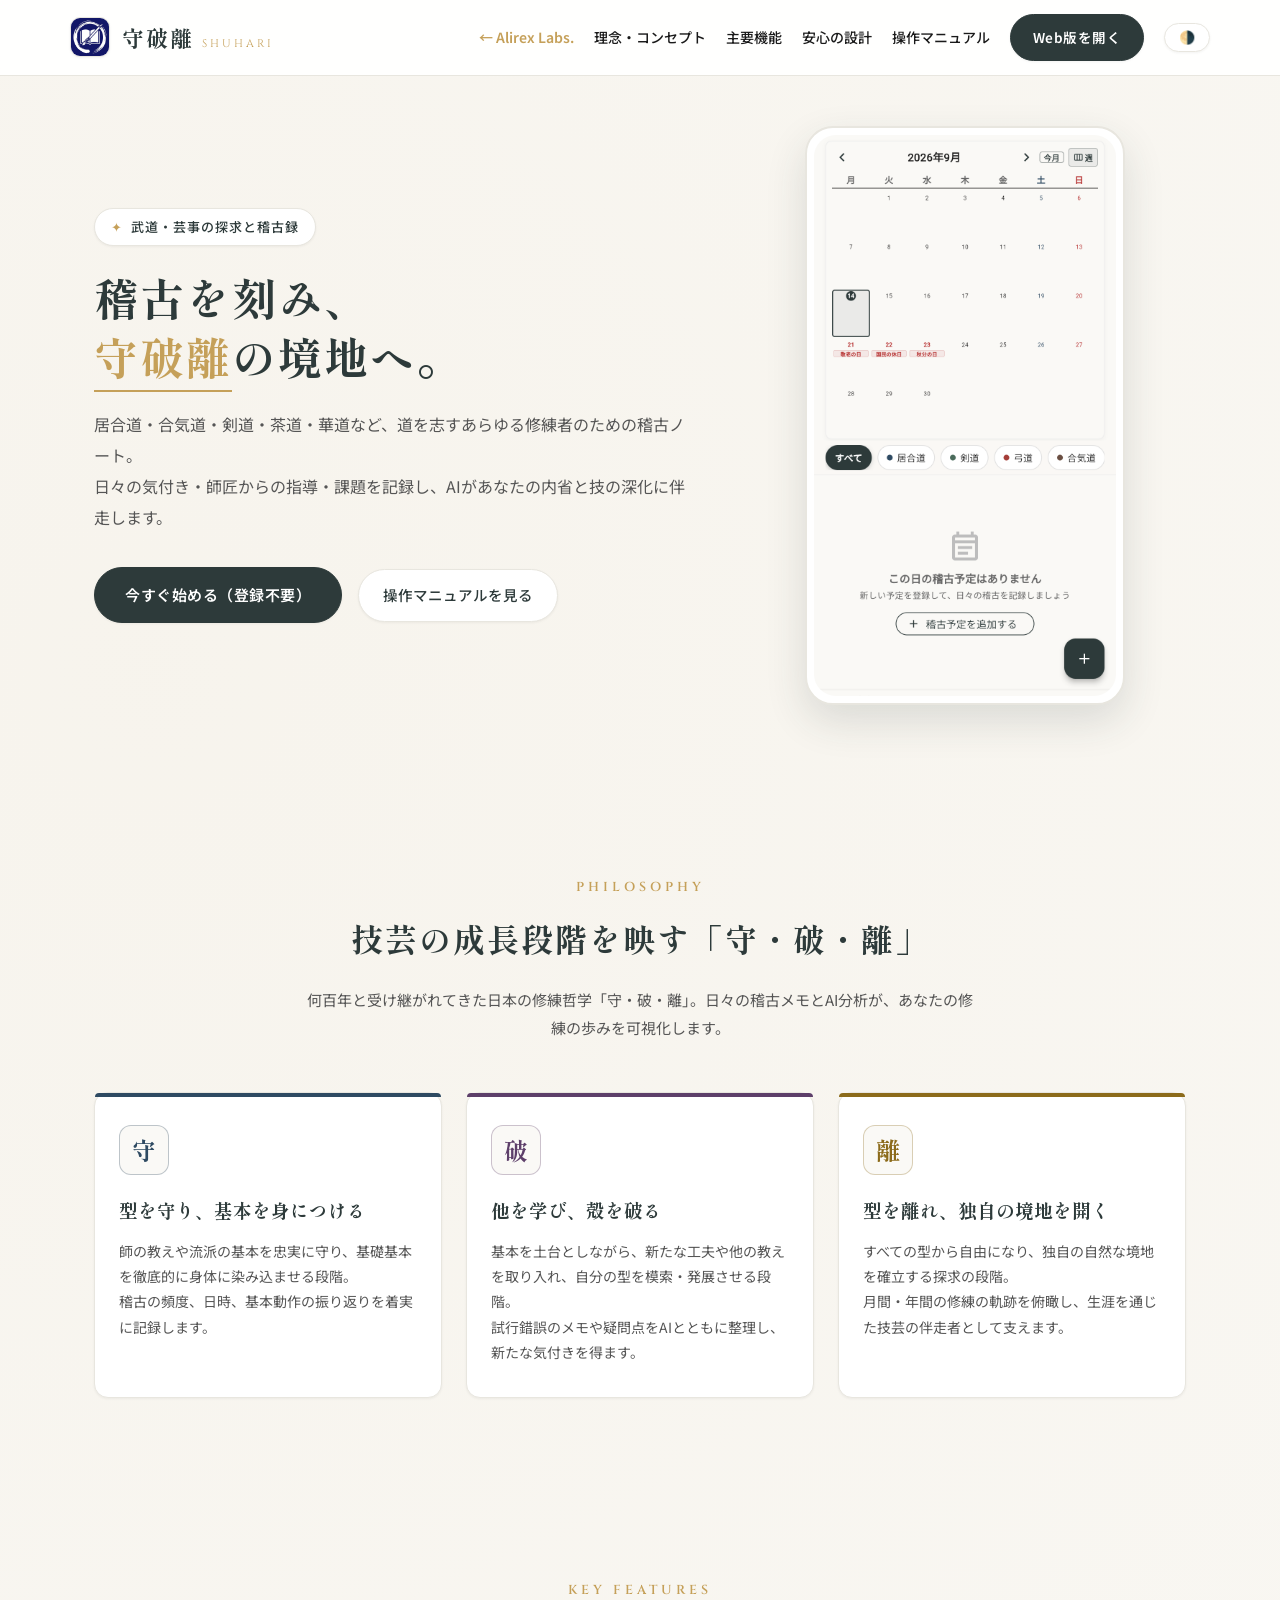
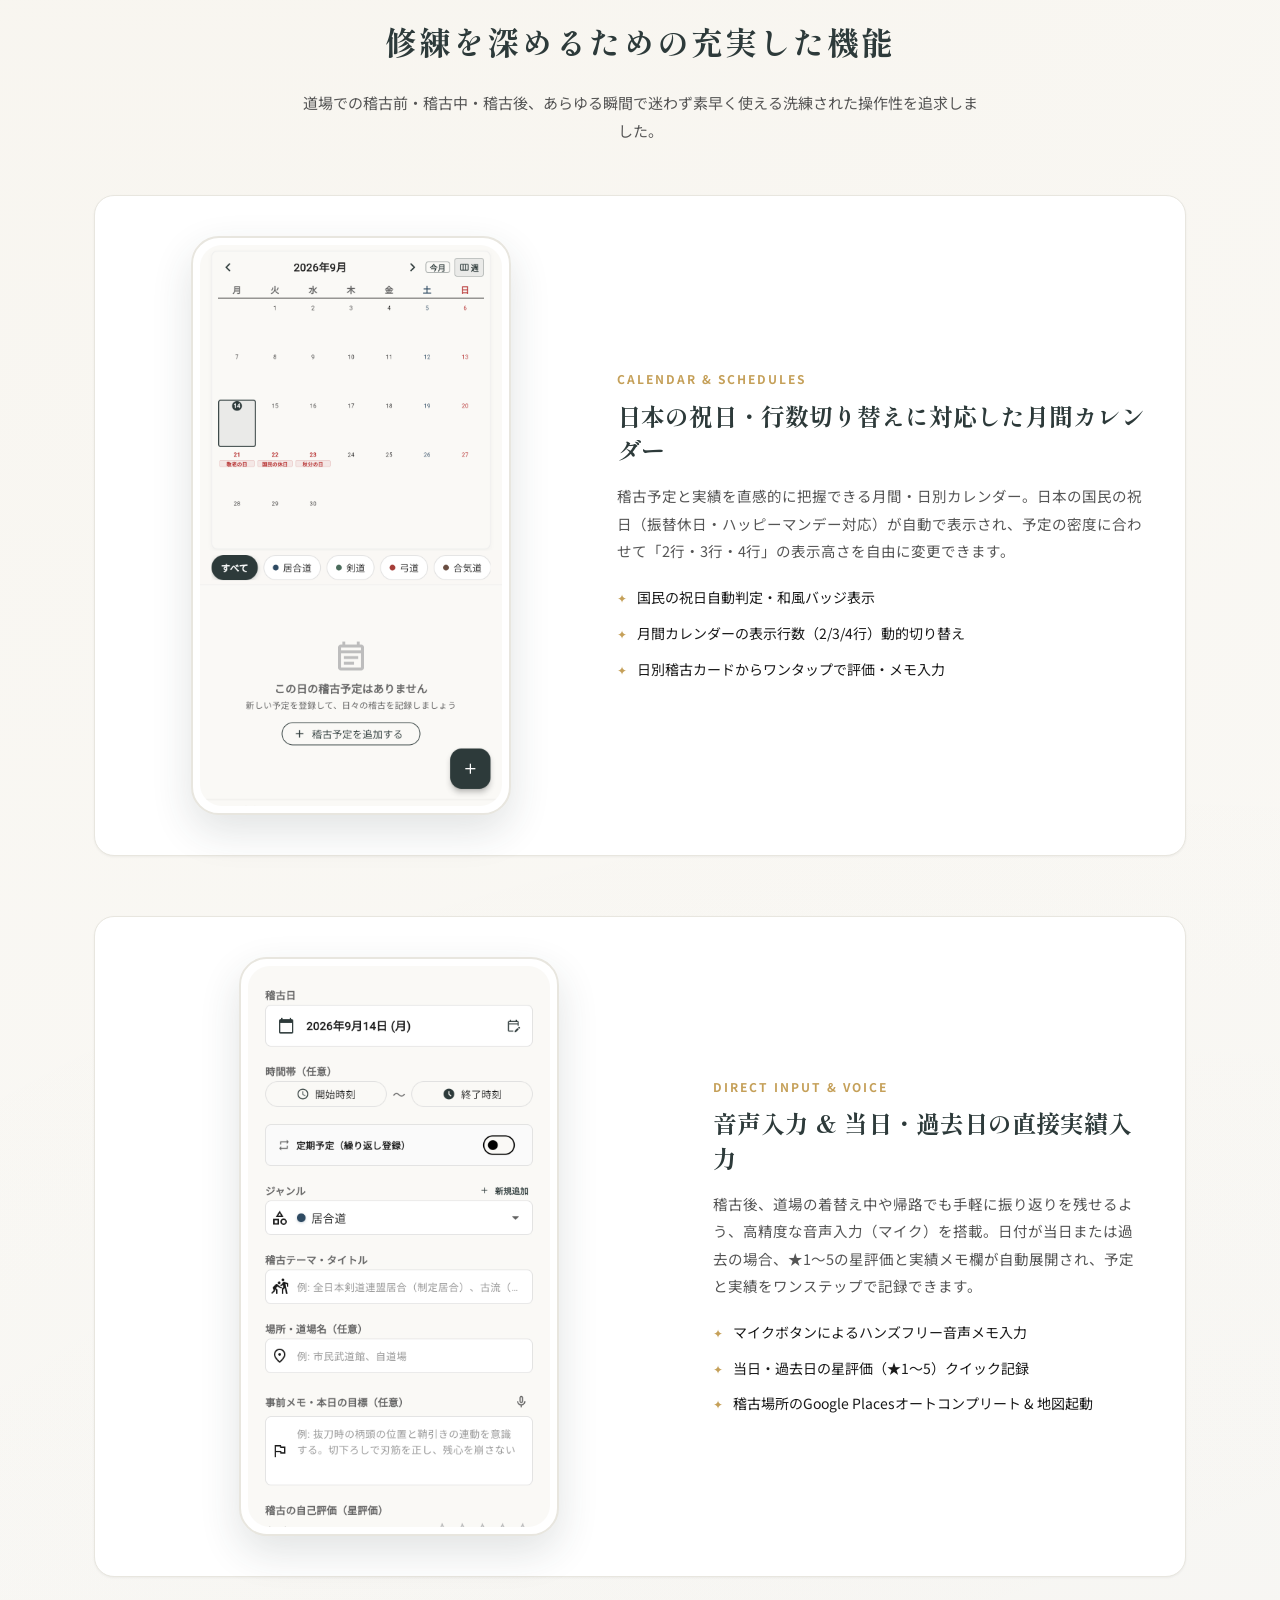
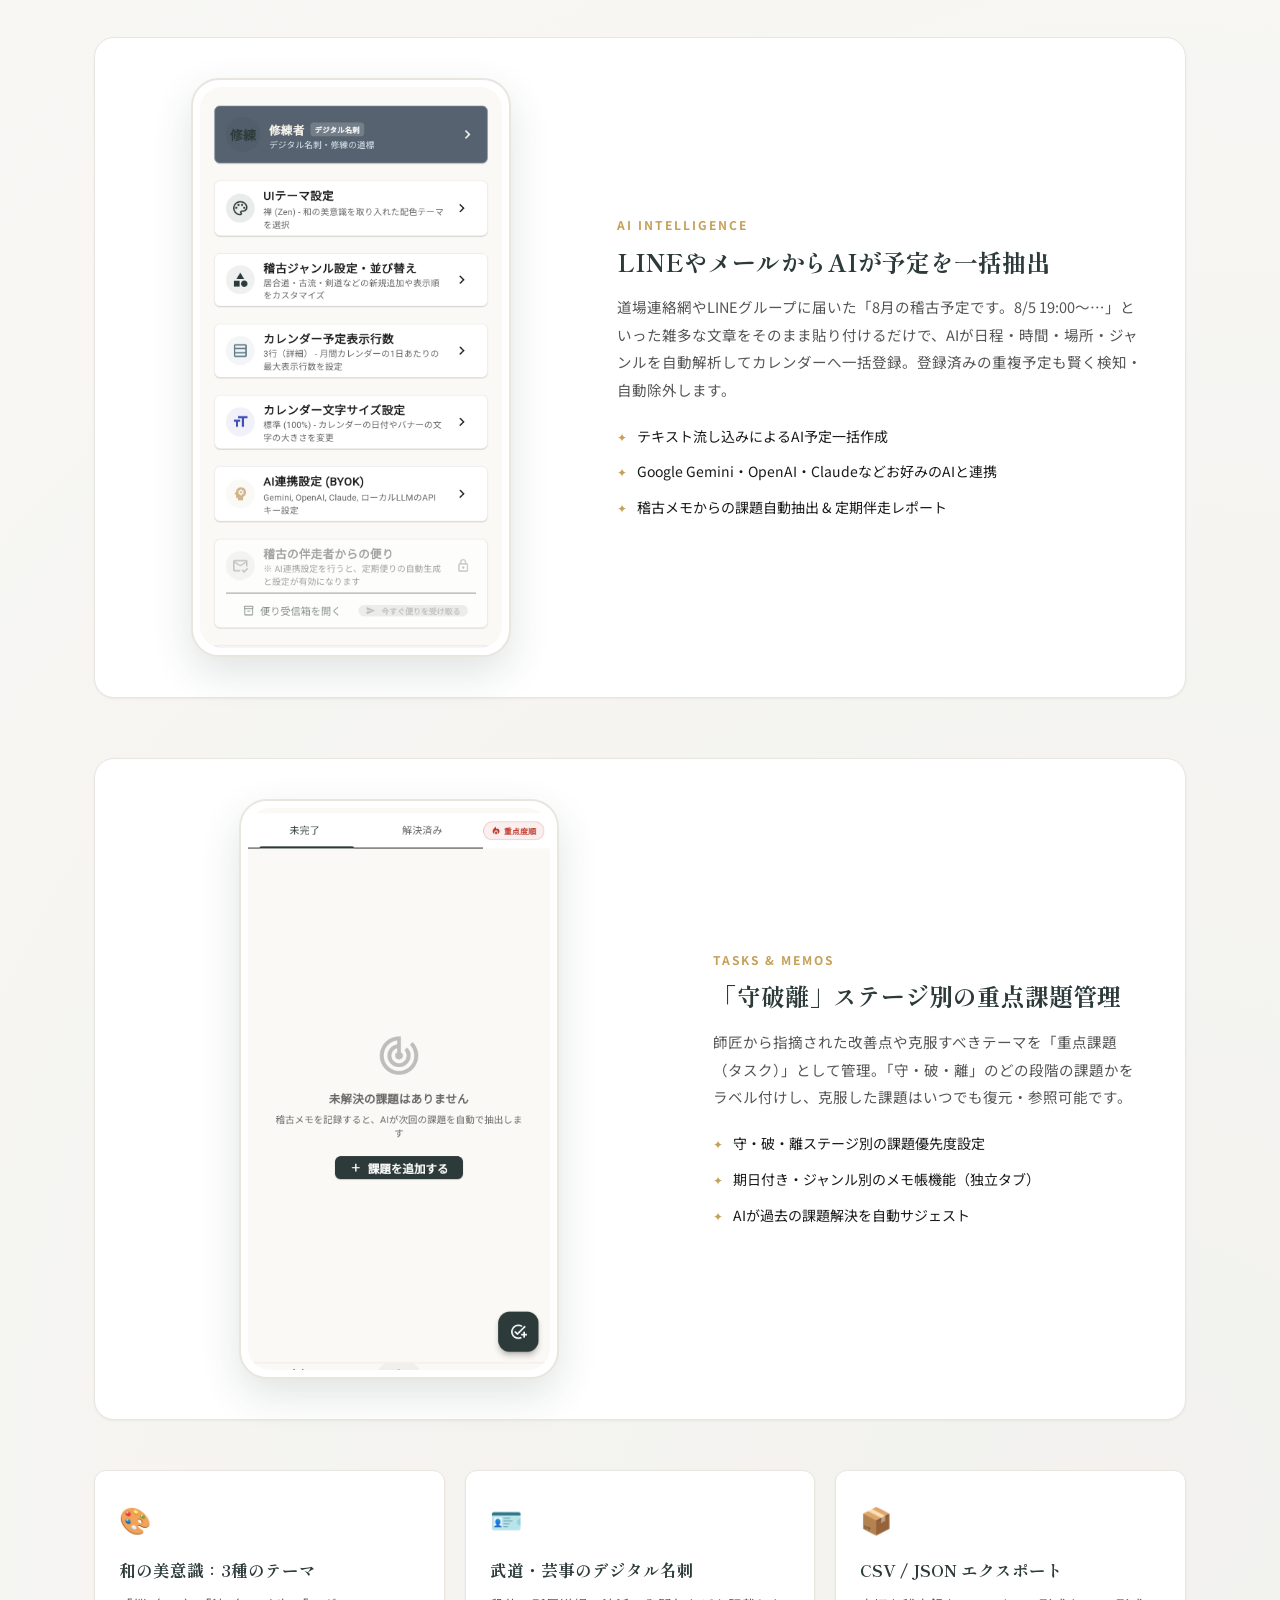
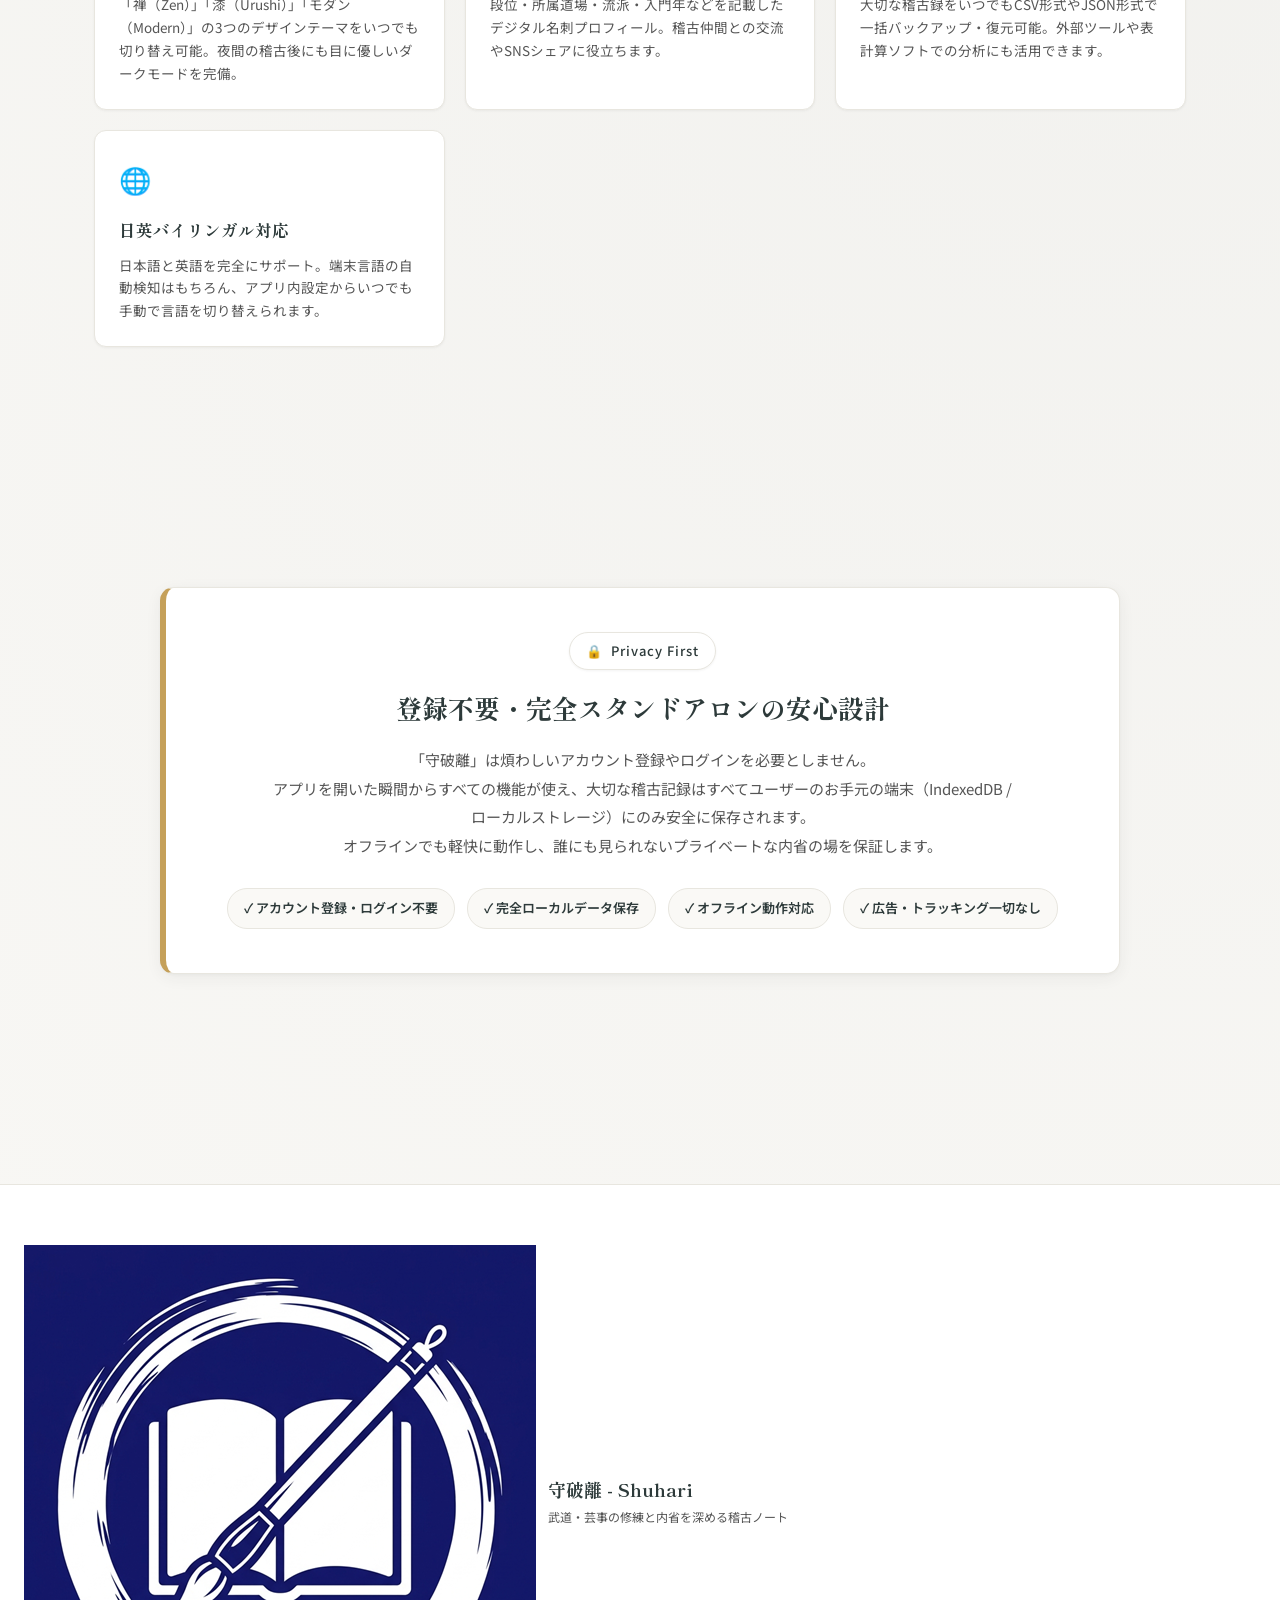
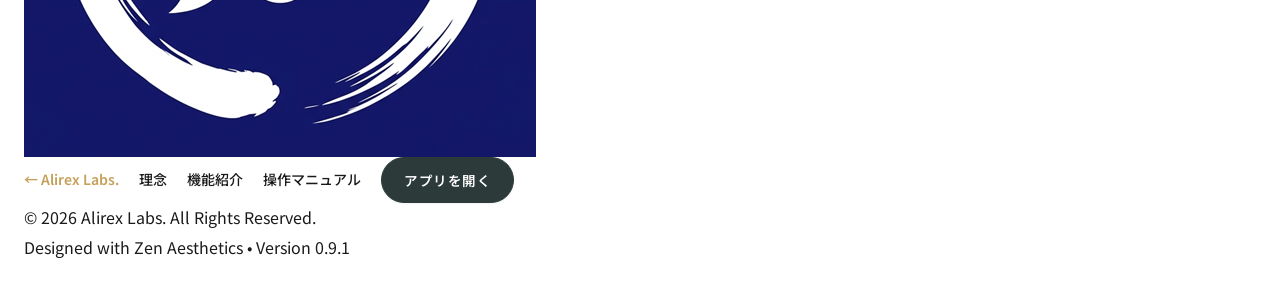
==== commit c615d6da: "禅UIデザインシステム仕様書のカラーパレットに厳密準拠（素色・鳥の子色・金茶の統一）" ====
--- a/index.html
+++ b/index.html
@@ -12,665 +12,7 @@
   <link
     href="https://fonts.googleapis.com/css2?family=Cinzel:wght@600;700&family=Noto+Sans+JP:wght@300;400;500;700&family=Shippori+Mincho:wght@500;700&display=swap"
     rel="stylesheet">
-  <style>
-    :root {
-      /* 守破離 公式「禅 (Zen)」テーマ パレット */
-      --bg-primary: #F4F1EA;
-      /* 和紙の風合いを帯びた淡い生成り (外側背景) */
-      --bg-surface: #FAF9F6;
-      /* 禅公式 サーフェス (オフホワイト・鳥の子色) */
-      --bg-card: #F0EDE6;
-      /* カード・枠内背景 (薄鈍色・生成りグレー) */
-      --bg-card-hover: #EAE6DE;
-      /* ホバー時のカード背景 */
-      --border-color: #D8D2C6;
-      /* 繊細な和風の境界線 */
-      --border-accent: #C2BAAC;
-      /* アクセント境界線 */
-      --color-primary: #2D3A3A;
-      /* 墨色 (Sumiiro) - 主見出し・ブランドアクセント */
-      --color-primary-dark: #1E2828;
-      --color-accent: #B88E56;
-      /* 落ち着いた金茶・枯草ベージュ (アクセント) */
-      --color-accent-light: #DFD5C5;
-      /* 淡い金茶 */
-      --color-urushi: #C33C23;
-      /* 本朱 (朱色アクセント) */
-      --text-main: #1A1A1A;
-      /* 墨文字 (主テキスト) */
-      --text-muted: #5A6065;
-      /* 鈍色・薄墨 (副テキスト・キャプション) */
-      --text-sub: #7A8086;
-      --shadow-sm: 0 2px 10px rgba(45, 58, 58, 0.05);
-      --shadow-md: 0 6px 24px rgba(45, 58, 58, 0.09);
-      --shadow-lg: 0 12px 36px rgba(45, 58, 58, 0.14);
-      --device-shadow: 0 16px 40px rgba(45, 58, 58, 0.18);
-
-      /* 守・破・離 カラー */
-      --shu-color: #2E4A62;
-      /* 藍墨 (Ai-sumi) */
-      --ha-color: #5D3F6A;
-      /* 深紫 (Fukamurasaki) */
-      --ri-color: #8C6B1B;
-      /* 飴金茶 (Amakincha) */
-    }
-
-    * {
-      box-sizing: border-box;
-      margin: 0;
-      padding: 0;
-    }
-
-    body {
-      font-family: 'Noto Sans JP', -apple-system, BlinkMacSystemFont, "Segoe UI", Roboto, sans-serif;
-      background-color: var(--bg-primary);
-      color: var(--text-main);
-      line-height: 1.85;
-      overflow-x: hidden;
-      background-image:
-        radial-gradient(circle at 12% 10%, rgba(184, 142, 86, 0.07) 0%, transparent 45%),
-        radial-gradient(circle at 88% 70%, rgba(45, 58, 58, 0.05) 0%, transparent 50%);
-    }
-
-    a {
-      color: var(--color-primary);
-      text-decoration: none;
-      transition: all 0.2s ease;
-    }
-
-    a:hover {
-      color: var(--color-accent);
-    }
-
-    /* Navigation */
-    .navbar {
-      position: sticky;
-      top: 0;
-      z-index: 100;
-      background: rgba(250, 249, 246, 0.94);
-      backdrop-filter: blur(12px);
-      border-bottom: 1px solid var(--border-color);
-      padding: 14px 24px;
-    }
-
-    .nav-container {
-      max-width: 1140px;
-      margin: 0 auto;
-      display: flex;
-      justify-content: space-between;
-      align-items: center;
-    }
-
-    .nav-brand {
-      display: flex;
-      align-items: center;
-      gap: 12px;
-      text-decoration: none;
-    }
-
-    .nav-logo-img {
-      width: 40px;
-      height: 40px;
-      border-radius: 10px;
-      border: 1px solid var(--border-color);
-      box-shadow: 0 2px 8px rgba(45, 58, 58, 0.1);
-    }
-
-    .nav-title {
-      font-family: 'Shippori Mincho', serif;
-      font-size: 22px;
-      font-weight: 700;
-      letter-spacing: 2px;
-      color: var(--color-primary);
-    }
-
-    .nav-sub {
-      font-family: 'Cinzel', serif;
-      font-size: 11px;
-      letter-spacing: 3px;
-      color: var(--color-accent);
-      margin-left: 4px;
-    }
-
-    .nav-links {
-      display: flex;
-      gap: 28px;
-      align-items: center;
-      font-size: 14px;
-      font-weight: 500;
-    }
-
-    .nav-links a {
-      color: var(--text-main);
-    }
-
-    .nav-links a:hover {
-      color: var(--color-accent);
-    }
-
-    .btn-cta {
-      background-color: var(--color-primary);
-      color: var(--bg-surface) !important;
-      padding: 8px 20px;
-      border-radius: 20px;
-      font-weight: 600;
-      font-size: 13.5px;
-      letter-spacing: 0.5px;
-      border: 1px solid var(--color-primary);
-      box-shadow: var(--shadow-sm);
-      transition: all 0.2s ease;
-    }
-
-    .btn-cta:hover {
-      background-color: var(--color-primary-dark);
-      transform: translateY(-2px);
-      box-shadow: var(--shadow-md);
-    }
-
-    /* Hero Section */
-    .hero {
-      max-width: 1140px;
-      margin: 50px auto 80px auto;
-      padding: 0 24px;
-      display: grid;
-      grid-template-columns: 1.15fr 0.85fr;
-      align-items: center;
-      gap: 50px;
-    }
-
-    .hero-badge {
-      display: inline-flex;
-      align-items: center;
-      gap: 8px;
-      background: var(--bg-card);
-      border: 1px solid var(--border-color);
-      padding: 6px 16px;
-      border-radius: 30px;
-      font-size: 13px;
-      color: var(--color-primary);
-      margin-bottom: 22px;
-      font-weight: 500;
-      letter-spacing: 1px;
-    }
-
-    .hero-badge span {
-      color: var(--color-accent);
-    }
-
-    .hero-title {
-      font-family: 'Shippori Mincho', serif;
-      font-size: 44px;
-      line-height: 1.35;
-      font-weight: 700;
-      letter-spacing: 2px;
-      margin-bottom: 22px;
-      color: var(--color-primary);
-    }
-
-    .hero-title span {
-      color: var(--color-accent);
-      border-bottom: 2px solid var(--color-accent);
-      padding-bottom: 2px;
-    }
-
-    .hero-desc {
-      font-size: 16.5px;
-      color: var(--text-muted);
-      margin-bottom: 34px;
-      line-height: 1.95;
-    }
-
-    .hero-actions {
-      display: flex;
-      gap: 16px;
-      align-items: center;
-      flex-wrap: wrap;
-    }
-
-    .hero-actions .btn-cta {
-      padding: 13px 30px;
-      font-size: 15px;
-      border-radius: 30px;
-    }
-
-    .btn-secondary {
-      border: 1px solid var(--border-color);
-      background: var(--bg-surface);
-      color: var(--color-primary);
-      padding: 12px 24px;
-      border-radius: 30px;
-      font-size: 14.5px;
-      font-weight: 500;
-      transition: all 0.2s ease;
-      box-shadow: var(--shadow-sm);
-    }
-
-    .btn-secondary:hover {
-      border-color: var(--color-accent);
-      color: var(--color-accent);
-      background: var(--bg-card);
-    }
-
-    /* Device Mockup Frame - 一貫したスマートフォンスタイル */
-    .device-mockup-wrapper {
-      display: flex;
-      justify-content: center;
-      align-items: center;
-      width: 100%;
-    }
-
-    .device-mockup {
-      width: 100%;
-      max-width: 320px;
-      aspect-ratio: 500 / 905;
-      background: #FFFFFF;
-      border-radius: 28px;
-      padding: 7px;
-      border: 2px solid var(--border-color);
-      box-shadow: var(--device-shadow);
-      display: flex;
-      flex-direction: column;
-      position: relative;
-      overflow: hidden;
-      transition: transform 0.3s ease, box-shadow 0.3s ease;
-    }
-
-    .device-mockup:hover {
-      transform: translateY(-4px);
-      box-shadow: var(--shadow-lg);
-      border-color: var(--color-accent);
-    }
-
-    .device-screen {
-      width: 100%;
-      height: 100%;
-      border-radius: 22px;
-      overflow: hidden;
-      background-color: var(--bg-card);
-      display: flex;
-    }
-
-    .device-screen img {
-      width: 100%;
-      height: 100%;
-      object-fit: cover;
-      display: block;
-    }
-
-    /* Concept Section (守・破・離) */
-    .section {
-      padding: 90px 24px;
-      max-width: 1140px;
-      margin: 0 auto;
-    }
-
-    .section-tag {
-      text-align: center;
-      font-family: 'Cinzel', serif;
-      font-size: 13px;
-      letter-spacing: 4px;
-      color: var(--color-accent);
-      margin-bottom: 10px;
-      text-transform: uppercase;
-      font-weight: 600;
-    }
-
-    .section-title {
-      font-family: 'Shippori Mincho', serif;
-      font-size: 32px;
-      text-align: center;
-      letter-spacing: 2px;
-      margin-bottom: 18px;
-      color: var(--color-primary);
-    }
-
-    .section-desc {
-      text-align: center;
-      color: var(--text-muted);
-      max-width: 680px;
-      margin: 0 auto 50px auto;
-      font-size: 15px;
-      line-height: 1.85;
-    }
-
-    .concept-grid {
-      display: grid;
-      grid-template-columns: repeat(3, 1fr);
-      gap: 24px;
-    }
-
-    .concept-card {
-      background: var(--bg-surface);
-      border: 1px solid var(--border-color);
-      border-radius: 14px;
-      padding: 32px 24px;
-      position: relative;
-      box-shadow: var(--shadow-sm);
-      transition: transform 0.3s ease, border-color 0.3s ease, box-shadow 0.3s ease;
-    }
-
-    .concept-card:hover {
-      transform: translateY(-5px);
-      border-color: var(--border-accent);
-      box-shadow: var(--shadow-md);
-    }
-
-    .concept-card::before {
-      content: "";
-      position: absolute;
-      top: 0;
-      left: 0;
-      right: 0;
-      height: 4px;
-      border-radius: 14px 14px 0 0;
-    }
-
-    .card-shu::before {
-      background: var(--shu-color);
-    }
-
-    .card-ha::before {
-      background: var(--ha-color);
-    }
-
-    .card-ri::before {
-      background: var(--ri-color);
-    }
-
-    .concept-badge {
-      display: inline-flex;
-      align-items: center;
-      justify-content: center;
-      width: 50px;
-      height: 50px;
-      border-radius: 12px;
-      font-family: 'Shippori Mincho', serif;
-      font-size: 24px;
-      font-weight: 700;
-      margin-bottom: 18px;
-      background: var(--bg-card);
-      border: 1px solid var(--border-color);
-    }
-
-    .card-shu .concept-badge {
-      color: var(--shu-color);
-      border-color: rgba(46, 74, 98, 0.3);
-    }
-
-    .card-ha .concept-badge {
-      color: var(--ha-color);
-      border-color: rgba(93, 63, 106, 0.3);
-    }
-
-    .card-ri .concept-badge {
-      color: var(--ri-color);
-      border-color: rgba(140, 107, 27, 0.3);
-    }
-
-    .concept-card h3 {
-      font-size: 18.5px;
-      font-weight: 700;
-      color: var(--color-primary);
-      margin-bottom: 12px;
-      font-family: 'Shippori Mincho', serif;
-    }
-
-    .concept-card p {
-      font-size: 14px;
-      color: var(--text-muted);
-      line-height: 1.8;
-    }
-
-    /* Key Features Showcase */
-    .features-list {
-      display: flex;
-      flex-direction: column;
-      gap: 60px;
-      margin-top: 30px;
-    }
-
-    .feature-item {
-      display: grid;
-      grid-template-columns: 0.9fr 1.1fr;
-      align-items: center;
-      gap: 50px;
-      background: var(--bg-surface);
-      border: 1px solid var(--border-color);
-      border-radius: 20px;
-      padding: 40px;
-      box-shadow: var(--shadow-sm);
-      transition: border-color 0.3s ease, box-shadow 0.3s ease;
-    }
-
-    .feature-item:nth-child(even) {
-      grid-template-columns: 1.1fr 0.9fr;
-    }
-
-    .feature-item:nth-child(even) .feature-image-col {
-      order: 1;
-    }
-
-    .feature-item:nth-child(even) .feature-text-col {
-      order: 2;
-    }
-
-    .feature-item:hover {
-      border-color: var(--border-accent);
-      box-shadow: var(--shadow-md);
-    }
-
-    .feature-category {
-      font-size: 12px;
-      color: var(--color-accent);
-      font-weight: 700;
-      letter-spacing: 2px;
-      text-transform: uppercase;
-      margin-bottom: 8px;
-    }
-
-    .feature-text-col h3 {
-      font-family: 'Shippori Mincho', serif;
-      font-size: 24px;
-      color: var(--color-primary);
-      margin-bottom: 14px;
-      line-height: 1.45;
-    }
-
-    .feature-text-col p {
-      font-size: 14.5px;
-      color: var(--text-muted);
-      line-height: 1.9;
-      margin-bottom: 20px;
-    }
-
-    .feature-points {
-      list-style: none;
-      display: flex;
-      flex-direction: column;
-      gap: 10px;
-    }
-
-    .feature-points li {
-      display: flex;
-      align-items: flex-start;
-      gap: 10px;
-      font-size: 14px;
-      color: var(--text-main);
-    }
-
-    .feature-points li::before {
-      content: "✦";
-      color: var(--color-accent);
-      font-size: 12px;
-      margin-top: 2px;
-    }
-
-    /* Sub Features Grid */
-    .sub-grid {
-      display: grid;
-      grid-template-columns: repeat(auto-fit, minmax(260px, 1fr));
-      gap: 20px;
-      margin-top: 50px;
-    }
-
-    .sub-card {
-      background: var(--bg-card);
-      border: 1px solid var(--border-color);
-      border-radius: 12px;
-      padding: 24px;
-      box-shadow: var(--shadow-sm);
-      transition: transform 0.2s ease, border-color 0.2s ease;
-    }
-
-    .sub-card:hover {
-      transform: translateY(-3px);
-      border-color: var(--border-accent);
-      background: var(--bg-card-hover);
-    }
-
-    .sub-icon {
-      font-size: 26px;
-      margin-bottom: 12px;
-    }
-
-    .sub-card h4 {
-      font-size: 16.5px;
-      color: var(--color-primary);
-      margin-bottom: 8px;
-      font-weight: 700;
-      font-family: 'Shippori Mincho', serif;
-    }
-
-    .sub-card p {
-      font-size: 13.5px;
-      color: var(--text-muted);
-      line-height: 1.7;
-    }
-
-    /* Privacy & Standalone Box */
-    .privacy-box {
-      background: var(--bg-surface);
-      border: 1px solid var(--border-accent);
-      border-left: 6px solid var(--color-accent);
-      border-radius: 14px;
-      padding: 44px;
-      margin: 60px auto;
-      max-width: 960px;
-      box-shadow: var(--shadow-md);
-      text-align: center;
-    }
-
-    .privacy-box h3 {
-      font-family: 'Shippori Mincho', serif;
-      font-size: 26px;
-      color: var(--color-primary);
-      margin-bottom: 14px;
-    }
-
-    .privacy-box p {
-      font-size: 15px;
-      color: var(--text-muted);
-      max-width: 740px;
-      margin: 0 auto 28px auto;
-      line-height: 1.9;
-    }
-
-    .privacy-tags {
-      display: flex;
-      justify-content: center;
-      gap: 12px;
-      flex-wrap: wrap;
-    }
-
-    .tag-item {
-      background: var(--bg-card);
-      border: 1px solid var(--border-color);
-      color: var(--color-primary);
-      padding: 7px 16px;
-      border-radius: 20px;
-      font-size: 13px;
-      font-weight: 600;
-    }
-
-    /* Footer */
-    .footer {
-      border-top: 1px solid var(--border-color);
-      background: var(--bg-surface);
-      padding: 50px 24px 30px 24px;
-      margin-top: 60px;
-    }
-
-    .footer-content {
-      max-width: 1140px;
-      margin: 0 auto;
-      display: flex;
-      justify-content: space-between;
-      align-items: center;
-      flex-wrap: wrap;
-      gap: 24px;
-      padding-bottom: 24px;
-      border-bottom: 1px solid var(--border-color);
-    }
-
-    .footer-brand {
-      display: flex;
-      align-items: center;
-      gap: 12px;
-    }
-
-    .footer-brand img {
-      width: 38px;
-      height: 38px;
-      border-radius: 8px;
-      border: 1px solid var(--border-color);
-    }
-
-    .footer-copy {
-      max-width: 1140px;
-      margin: 18px auto 0 auto;
-      display: flex;
-      justify-content: space-between;
-      align-items: center;
-      font-size: 12px;
-      color: var(--text-sub);
-      flex-wrap: wrap;
-      gap: 12px;
-    }
-
-    /* Responsive */
-    @media (max-width: 860px) {
-      .hero {
-        grid-template-columns: 1fr;
-        text-align: center;
-        gap: 40px;
-      }
-
-      .hero-actions {
-        justify-content: center;
-      }
-
-      .concept-grid {
-        grid-template-columns: 1fr;
-      }
-
-      .feature-item,
-      .feature-item:nth-child(even) {
-        grid-template-columns: 1fr;
-      }
-
-      .feature-item:nth-child(even) .feature-image-col {
-        order: 0;
-      }
-
-      .hero-title {
-        font-size: 32px;
-      }
-
-      .device-mockup {
-        max-width: 280px;
-      }
-    }
-  </style>
+  <link rel="stylesheet" href="css/style.css">
 </head>
 
 <body>
@@ -692,6 +34,9 @@
         <a href="#privacy">安心の設計</a>
         <a href="manual/html/index.html" target="_blank">操作マニュアル</a>
         <a href="http://alirex-labs:8080/shuhari/#/home" class="btn-cta" target="_blank">Web版を開く</a>
+        <button id="theme-toggle" class="theme-toggle-btn" aria-label="テーマ切り替え">
+          <span class="theme-icon">🌗</span>
+        </button>
       </div>
     </div>
   </nav>
@@ -950,6 +295,6 @@
     </div>
   </footer>
 
+  <script src="js/main.js"></script>
 </body>
-
 </html>
--- a/css/style.css
+++ b/css/style.css
@@ -0,0 +1,817 @@
+/* ==========================================================================
+   Zen (禅) UI Design System - 守破離 (Shuhari)
+   準拠仕様: 禅UIデザインシステム仕様書 (鳥の子色 / 素色 / 深墨 / 金茶)
+   ========================================================================== */
+
+:root {
+  /* 2.1 コアパレット（禅・ライトモード: 鳥の子色・素色・深墨） */
+  --zen-surface: #FAF9F6;          /* 鳥の子色 (ベース背景) */
+  --zen-surface-raised: #FFFFFF;   /* 素色 (カード・浮き出し要素・ナビバー) */
+  --zen-surface-hover: #F5F4EE;    /* わずかに温かみのあるホバー */
+  --zen-primary: #2D3A3A;          /* 深墨 (重要見出し・主アクセント) */
+  --zen-primary-hover: #1F2828;
+  --zen-secondary: #D2B48C;        /* 枯草色 / 生成り (アクセントタグ・選択) */
+  --zen-secondary-light: #F4EBE1;  /* 生成りライト */
+  --zen-text-primary: #1A1A1A;     /* 漆黒 (本文高コントラスト) */
+  --zen-text-secondary: #555555;   /* 薄墨 (説明文・補足) */
+  --zen-text-muted: #888888;       /* 灰墨 (注釈・ラベル) */
+  --zen-border: #E8E6DF;           /* 灰白 (1px繊細な境界線) */
+  --zen-border-focus: #2D3A3A;
+
+  /* 和の伝統色アクセント */
+  --zen-gold: #C5A059;             /* 金茶 (ハイライト・アンダーライン・保存CTA) */
+  --zen-vermilion: #B22222;        /* 深緋 (アクセント・注目バッジ) */
+  --zen-teal: #3B6978;             /* 青磁 (サブ・推論・知性) */
+  --zen-green: #4A6B4F;            /* 若草 / 翡翠 (100% Local安心バッジ) */
+
+  /* 旧変数互換マッピング */
+  --bg-primary: var(--zen-surface);
+  --bg-surface: var(--zen-surface-raised);
+  --bg-card: var(--zen-surface-hover);
+  --bg-card-hover: #EFECE3;
+  --border-color: var(--zen-border);
+  --border-accent: var(--zen-secondary);
+  --color-primary: var(--zen-primary);
+  --color-primary-dark: var(--zen-primary-hover);
+  --color-accent: var(--zen-gold);
+  --color-accent-light: var(--zen-secondary-light);
+  --color-urushi: var(--zen-vermilion);
+  --text-main: var(--zen-text-primary);
+  --text-muted: var(--zen-text-secondary);
+  --text-sub: var(--zen-text-muted);
+
+  /* 守・破・離 カラー */
+  --shu-color: #2E4A62;            /* 藍墨 (Ai-sumi) */
+  --ha-color: #5D3F6A;             /* 深紫 (Fukamurasaki) */
+  --ri-color: #8C6B1B;             /* 飴金茶 (Amakincha) */
+
+  /* シャドウ (仕様書 5.2 準拠) */
+  --shadow-sm: 0 1px 3px rgba(45, 58, 58, 0.04), 0 1px 2px rgba(45, 58, 58, 0.02);
+  --shadow-md: 0 4px 16px rgba(45, 58, 58, 0.06), 0 1px 3px rgba(45, 58, 58, 0.03);
+  --shadow-lg: 0 12px 32px rgba(45, 58, 58, 0.08), 0 2px 6px rgba(45, 58, 58, 0.04);
+  --device-shadow: 0 16px 40px rgba(45, 58, 58, 0.14);
+
+  /* タイポグラフィ */
+  --font-serif: "Shippori Mincho", "Noto Serif JP", serif;
+  --font-sans: "Noto Sans JP", -apple-system, BlinkMacSystemFont, "Segoe UI", Roboto, sans-serif;
+  --font-display: "Cinzel", "Shippori Mincho", serif;
+  --font-mono: "JetBrains Mono", monospace;
+
+  /* スペーシング */
+  --radius-sm: 6px;
+  --radius-md: 12px;
+  --radius-lg: 20px;
+  --radius-full: 9999px;
+  --transition-normal: 250ms cubic-bezier(0.2, 0.8, 0.2, 1);
+}
+
+/* 2.2 漆 (Urushi) ダークモード設定 */
+[data-theme="dark"] {
+  --zen-surface: #141414;          /* 深みのある漆黒 */
+  --zen-surface-raised: #1C1A1A;   /* ほのかに赤みを帯びた黒漆 */
+  --zen-surface-hover: #262323;
+  --zen-primary: #E8ECEC;          /* 冴えた墨白 */
+  --zen-primary-hover: #FFFFFF;
+  --zen-secondary: #D4AF37;        /* 金箔色 */
+  --zen-secondary-light: #2A241E;
+  --zen-text-primary: #F0F2F2;     /* 和紙白 */
+  --zen-text-secondary: #A3AAB0;   /* 灰墨 */
+  --zen-text-muted: #768087;
+  --zen-border: #2E2929;           /* 漆境界線 */
+  --zen-border-focus: #D4AF37;
+  --zen-gold: #D4AF37;
+  --zen-vermilion: #C33C23;
+  --zen-teal: #4D8B9E;
+  --zen-green: #3D9B6E;
+
+  --bg-primary: #141414;
+  --bg-surface: #1C1A1A;
+  --bg-card: #262323;
+  --bg-card-hover: #2E2B2B;
+  --border-color: #2E2929;
+  --border-accent: #D4AF37;
+  --color-primary: #E8ECEC;
+  --color-primary-dark: #FFFFFF;
+  --color-accent: #D4AF37;
+  --color-accent-light: #2A241E;
+  --color-urushi: #C33C23;
+  --text-main: #F0F2F2;
+  --text-muted: #A3AAB0;
+  --text-sub: #768087;
+
+  --shadow-sm: 0 1px 3px rgba(0, 0, 0, 0.3);
+  --shadow-md: 0 4px 16px rgba(0, 0, 0, 0.4);
+  --shadow-lg: 0 16px 40px rgba(0, 0, 0, 0.6);
+  --device-shadow: 0 16px 40px rgba(0, 0, 0, 0.6);
+}
+
+* {
+  box-sizing: border-box;
+  margin: 0;
+  padding: 0;
+}
+
+html {
+  scroll-behavior: smooth;
+}
+
+body {
+  font-family: var(--font-sans);
+  background-color: var(--zen-surface);
+  color: var(--zen-text-primary);
+  line-height: 1.85;
+  overflow-x: hidden;
+  background-image:
+    radial-gradient(circle at 12% 10%, rgba(197, 160, 89, 0.06) 0%, transparent 45%),
+    radial-gradient(circle at 88% 70%, rgba(45, 58, 58, 0.04) 0%, transparent 50%);
+  transition: background-color var(--transition-normal), color var(--transition-normal);
+  min-height: 100vh;
+}
+
+a {
+  color: var(--zen-primary);
+  text-decoration: none;
+  transition: all 0.2s ease;
+}
+
+a:hover {
+  color: var(--zen-gold);
+}
+
+/* ==========================================================================
+   Navigation Bar (画面上部固定 スティッキーグラスモーフィズム)
+   ========================================================================== */
+.navbar {
+  position: sticky;
+  top: 0;
+  z-index: 100;
+  background: rgba(255, 255, 255, 0.92);
+  backdrop-filter: blur(12px);
+  -webkit-backdrop-filter: blur(12px);
+  border-bottom: 1px solid var(--zen-border);
+  padding: 14px 24px;
+  transition: background-color var(--transition-normal), border-color var(--transition-normal);
+}
+
+[data-theme="dark"] .navbar {
+  background: rgba(28, 26, 26, 0.92);
+}
+
+.nav-container {
+  max-width: 1140px;
+  margin: 0 auto;
+  display: flex;
+  justify-content: space-between;
+  align-items: center;
+}
+
+.nav-brand {
+  display: flex;
+  align-items: center;
+  gap: 12px;
+  text-decoration: none;
+}
+
+.nav-logo-img {
+  width: 40px;
+  height: 40px;
+  border-radius: 10px;
+  border: 1px solid var(--zen-border);
+  box-shadow: var(--shadow-sm);
+  background: var(--zen-surface-raised);
+  object-fit: contain;
+}
+
+.nav-title {
+  font-family: var(--font-serif);
+  font-size: 22px;
+  font-weight: 700;
+  letter-spacing: 2px;
+  color: var(--zen-primary);
+}
+
+.nav-sub {
+  font-family: var(--font-display);
+  font-size: 11px;
+  letter-spacing: 3px;
+  color: var(--zen-gold);
+  margin-left: 4px;
+}
+
+.nav-links {
+  display: flex;
+  gap: 20px;
+  align-items: center;
+  font-size: 14px;
+  font-weight: 500;
+}
+
+.nav-links a {
+  color: var(--zen-text-primary);
+}
+
+.nav-links a:hover {
+  color: var(--zen-gold);
+}
+
+.nav-back-link {
+  font-weight: 600;
+  color: var(--zen-gold) !important;
+  display: inline-flex;
+  align-items: center;
+  gap: 4px;
+}
+
+/* ボタン */
+.btn-cta {
+  background-color: var(--zen-primary);
+  color: #FFFFFF !important;
+  padding: 10px 22px;
+  border-radius: 30px;
+  font-weight: 600;
+  font-size: 13.5px;
+  letter-spacing: 0.5px;
+  border: 1px solid var(--zen-primary);
+  box-shadow: var(--shadow-sm);
+  transition: all 0.2s ease;
+  display: inline-flex;
+  align-items: center;
+  gap: 8px;
+}
+
+.btn-cta:hover {
+  background-color: var(--zen-primary-hover);
+  transform: translateY(-2px);
+  box-shadow: var(--shadow-md);
+  color: #FFFFFF !important;
+}
+
+.btn-secondary {
+  border: 1px solid var(--zen-border);
+  background: var(--zen-surface-raised);
+  color: var(--zen-primary);
+  padding: 10px 20px;
+  border-radius: 30px;
+  font-size: 13.5px;
+  font-weight: 500;
+  transition: all 0.2s ease;
+  box-shadow: var(--shadow-sm);
+  display: inline-flex;
+  align-items: center;
+  gap: 6px;
+}
+
+.btn-secondary:hover {
+  border-color: var(--zen-gold);
+  color: var(--zen-gold);
+  background: var(--zen-surface-hover);
+  transform: translateY(-2px);
+}
+
+/* テーマ切り替えボタン */
+.theme-toggle-btn {
+  background: var(--zen-surface-raised);
+  border: 1px solid var(--zen-border);
+  border-radius: var(--radius-full);
+  padding: 6px 14px;
+  display: inline-flex;
+  align-items: center;
+  gap: 6px;
+  cursor: pointer;
+  color: var(--zen-text-primary);
+  font-size: 13px;
+  font-weight: 500;
+  transition: all 0.2s ease;
+  box-shadow: var(--shadow-sm);
+}
+
+.theme-toggle-btn:hover {
+  background-color: var(--zen-surface-hover);
+  border-color: var(--zen-gold);
+  color: var(--zen-gold);
+  transform: translateY(-1px);
+}
+
+/* ==========================================================================
+   Hero Section
+   ========================================================================== */
+.hero {
+  max-width: 1140px;
+  margin: 50px auto 80px auto;
+  padding: 0 24px;
+  display: grid;
+  grid-template-columns: 1.15fr 0.85fr;
+  align-items: center;
+  gap: 50px;
+}
+
+.hero-badge {
+  display: inline-flex;
+  align-items: center;
+  gap: 8px;
+  background: var(--zen-surface-raised);
+  border: 1px solid var(--zen-border);
+  padding: 6px 16px;
+  border-radius: 30px;
+  font-size: 13px;
+  color: var(--zen-primary);
+  margin-bottom: 22px;
+  font-weight: 500;
+  letter-spacing: 1px;
+  box-shadow: var(--shadow-sm);
+}
+
+.hero-badge span {
+  color: var(--zen-gold);
+}
+
+.hero-title {
+  font-family: var(--font-serif);
+  font-size: 44px;
+  line-height: 1.35;
+  font-weight: 700;
+  letter-spacing: 2px;
+  margin-bottom: 22px;
+  color: var(--zen-primary);
+}
+
+.hero-title span {
+  color: var(--zen-gold);
+  border-bottom: 2px solid var(--zen-gold);
+  padding-bottom: 2px;
+}
+
+.hero-desc {
+  font-size: 16px;
+  color: var(--zen-text-secondary);
+  margin-bottom: 34px;
+  line-height: 1.95;
+}
+
+.hero-actions {
+  display: flex;
+  gap: 16px;
+  align-items: center;
+  flex-wrap: wrap;
+}
+
+.hero-actions .btn-cta {
+  padding: 13px 30px;
+  font-size: 15px;
+}
+
+.hero-actions .btn-secondary {
+  padding: 12px 24px;
+  font-size: 14.5px;
+}
+
+/* Device Mockup Frame */
+.device-mockup-wrapper {
+  display: flex;
+  justify-content: center;
+  align-items: center;
+  width: 100%;
+}
+
+.device-mockup {
+  width: 100%;
+  max-width: 320px;
+  aspect-ratio: 500 / 905;
+  background: var(--zen-surface-raised);
+  border-radius: 28px;
+  padding: 7px;
+  border: 2px solid var(--zen-border);
+  box-shadow: var(--device-shadow);
+  display: flex;
+  flex-direction: column;
+  position: relative;
+  overflow: hidden;
+  transition: transform 0.3s ease, box-shadow 0.3s ease, border-color 0.3s ease;
+}
+
+.device-mockup:hover {
+  transform: translateY(-4px);
+  box-shadow: var(--shadow-lg);
+  border-color: var(--zen-gold);
+}
+
+.device-screen {
+  width: 100%;
+  height: 100%;
+  border-radius: 22px;
+  overflow: hidden;
+  background-color: var(--zen-surface);
+  display: flex;
+}
+
+.device-screen img {
+  width: 100%;
+  height: 100%;
+  object-fit: cover;
+  display: block;
+}
+
+/* ==========================================================================
+   Concept Section (守・破・離)
+   ========================================================================== */
+.section {
+  padding: 90px 24px;
+  max-width: 1140px;
+  margin: 0 auto;
+}
+
+.section-tag {
+  text-align: center;
+  font-family: var(--font-display);
+  font-size: 13px;
+  letter-spacing: 4px;
+  color: var(--zen-gold);
+  margin-bottom: 10px;
+  text-transform: uppercase;
+  font-weight: 600;
+}
+
+.section-title {
+  font-family: var(--font-serif);
+  font-size: 32px;
+  text-align: center;
+  letter-spacing: 2px;
+  margin-bottom: 18px;
+  color: var(--zen-primary);
+}
+
+.section-desc {
+  text-align: center;
+  color: var(--zen-text-secondary);
+  max-width: 680px;
+  margin: 0 auto 50px auto;
+  font-size: 15px;
+  line-height: 1.85;
+}
+
+.concept-grid {
+  display: grid;
+  grid-template-columns: repeat(3, 1fr);
+  gap: 24px;
+}
+
+.concept-card {
+  background: var(--zen-surface-raised);
+  border: 1px solid var(--zen-border);
+  border-radius: 14px;
+  padding: 32px 24px;
+  position: relative;
+  box-shadow: var(--shadow-sm);
+  transition: transform 0.3s ease, border-color 0.3s ease, box-shadow 0.3s ease;
+}
+
+.concept-card:hover {
+  transform: translateY(-5px);
+  border-color: var(--zen-gold);
+  box-shadow: var(--shadow-md);
+}
+
+.concept-card::before {
+  content: "";
+  position: absolute;
+  top: 0;
+  left: 0;
+  right: 0;
+  height: 4px;
+  border-radius: 14px 14px 0 0;
+}
+
+.card-shu::before { background: var(--shu-color); }
+.card-ha::before { background: var(--ha-color); }
+.card-ri::before { background: var(--ri-color); }
+
+.concept-badge {
+  display: inline-flex;
+  align-items: center;
+  justify-content: center;
+  width: 50px;
+  height: 50px;
+  border-radius: 12px;
+  font-family: var(--font-serif);
+  font-size: 24px;
+  font-weight: 700;
+  margin-bottom: 18px;
+  background: var(--zen-surface);
+  border: 1px solid var(--zen-border);
+}
+
+.card-shu .concept-badge {
+  color: var(--shu-color);
+  border-color: rgba(46, 74, 98, 0.3);
+}
+
+.card-ha .concept-badge {
+  color: var(--ha-color);
+  border-color: rgba(93, 63, 106, 0.3);
+}
+
+.card-ri .concept-badge {
+  color: var(--ri-color);
+  border-color: rgba(140, 107, 27, 0.3);
+}
+
+.concept-card h3 {
+  font-size: 18.5px;
+  font-weight: 700;
+  color: var(--zen-primary);
+  margin-bottom: 12px;
+  font-family: var(--font-serif);
+}
+
+.concept-card p {
+  font-size: 14px;
+  color: var(--zen-text-secondary);
+  line-height: 1.8;
+}
+
+/* ==========================================================================
+   Key Features Showcase
+   ========================================================================== */
+.features-list {
+  display: flex;
+  flex-direction: column;
+  gap: 60px;
+  margin-top: 30px;
+}
+
+.feature-item {
+  display: grid;
+  grid-template-columns: 0.9fr 1.1fr;
+  align-items: center;
+  gap: 50px;
+  background: var(--zen-surface-raised);
+  border: 1px solid var(--zen-border);
+  border-radius: 20px;
+  padding: 40px;
+  box-shadow: var(--shadow-sm);
+  transition: border-color 0.3s ease, box-shadow 0.3s ease;
+}
+
+.feature-item:nth-child(even) {
+  grid-template-columns: 1.1fr 0.9fr;
+}
+
+.feature-item:nth-child(even) .feature-image-col {
+  order: 1;
+}
+
+.feature-item:nth-child(even) .feature-text-col {
+  order: 2;
+}
+
+.feature-item:hover {
+  border-color: var(--zen-gold);
+  box-shadow: var(--shadow-md);
+}
+
+.feature-category {
+  font-size: 12px;
+  color: var(--zen-gold);
+  font-weight: 700;
+  letter-spacing: 2px;
+  text-transform: uppercase;
+  margin-bottom: 8px;
+}
+
+.feature-text-col h3 {
+  font-family: var(--font-serif);
+  font-size: 24px;
+  color: var(--zen-primary);
+  margin-bottom: 14px;
+  line-height: 1.45;
+}
+
+.feature-text-col p {
+  font-size: 14.5px;
+  color: var(--zen-text-secondary);
+  line-height: 1.9;
+  margin-bottom: 20px;
+}
+
+.feature-points {
+  list-style: none;
+  display: flex;
+  flex-direction: column;
+  gap: 10px;
+}
+
+.feature-points li {
+  display: flex;
+  align-items: flex-start;
+  gap: 10px;
+  font-size: 14px;
+  color: var(--zen-text-primary);
+}
+
+.feature-points li::before {
+  content: "✦";
+  color: var(--zen-gold);
+  font-size: 12px;
+  margin-top: 2px;
+}
+
+/* Sub Features Grid */
+.sub-grid {
+  display: grid;
+  grid-template-columns: repeat(auto-fit, minmax(260px, 1fr));
+  gap: 20px;
+  margin-top: 50px;
+}
+
+.sub-card {
+  background: var(--zen-surface-raised);
+  border: 1px solid var(--zen-border);
+  border-radius: 12px;
+  padding: 24px;
+  box-shadow: var(--shadow-sm);
+  transition: transform 0.2s ease, border-color 0.2s ease;
+}
+
+.sub-card:hover {
+  transform: translateY(-3px);
+  border-color: var(--zen-gold);
+  background: var(--zen-surface-hover);
+}
+
+.sub-icon {
+  font-size: 26px;
+  margin-bottom: 12px;
+}
+
+.sub-card h4 {
+  font-size: 16.5px;
+  color: var(--zen-primary);
+  margin-bottom: 8px;
+  font-weight: 700;
+  font-family: var(--font-serif);
+}
+
+.sub-card p {
+  font-size: 13.5px;
+  color: var(--zen-text-secondary);
+  line-height: 1.7;
+}
+
+/* Privacy & Standalone Box */
+.privacy-box {
+  background: var(--zen-surface-raised);
+  border: 1px solid var(--zen-border);
+  border-left: 6px solid var(--zen-gold);
+  border-radius: 14px;
+  padding: 44px;
+  margin: 60px auto;
+  max-width: 960px;
+  box-shadow: var(--shadow-md);
+  text-align: center;
+}
+
+.privacy-box h3 {
+  font-family: var(--font-serif);
+  font-size: 26px;
+  color: var(--zen-primary);
+  margin-bottom: 14px;
+}
+
+.privacy-box p {
+  font-size: 15px;
+  color: var(--zen-text-secondary);
+  max-width: 740px;
+  margin: 0 auto 28px auto;
+  line-height: 1.9;
+}
+
+.privacy-tags {
+  display: flex;
+  justify-content: center;
+  gap: 12px;
+  flex-wrap: wrap;
+}
+
+.tag-item {
+  background: var(--zen-surface);
+  border: 1px solid var(--zen-border);
+  color: var(--zen-primary);
+  padding: 7px 16px;
+  border-radius: 20px;
+  font-size: 13px;
+  font-weight: 600;
+}
+
+/* Footer (Shuhari 準拠 統一仕様) */
+footer {
+  background: var(--zen-surface-raised);
+  border-top: 1px solid var(--zen-border);
+  padding: 60px 24px 40px 24px;
+  margin-top: 60px;
+  transition: background-color var(--transition-normal);
+}
+
+.footer-container {
+  max-width: 1140px;
+  margin: 0 auto;
+  display: flex;
+  justify-content: space-between;
+  align-items: center;
+  flex-wrap: wrap;
+  gap: 24px;
+  padding-bottom: 30px;
+  border-bottom: 1px solid var(--zen-border);
+}
+
+.footer-brand {
+  display: flex;
+  align-items: center;
+  gap: 12px;
+}
+
+.footer-logo {
+  width: 36px;
+  height: 36px;
+  border-radius: 8px;
+  object-fit: cover;
+  border: 1px solid var(--zen-border);
+}
+
+.footer-title {
+  font-family: var(--font-serif);
+  font-weight: 700;
+  font-size: 18px;
+  color: var(--zen-primary);
+}
+
+.footer-tagline {
+  font-size: 12px;
+  color: var(--zen-text-muted);
+}
+
+.footer-links {
+  display: flex;
+  gap: 22px;
+  align-items: center;
+  font-size: 13.5px;
+}
+
+.footer-bottom {
+  max-width: 1140px;
+  margin: 24px auto 0 auto;
+  display: flex;
+  justify-content: space-between;
+  align-items: center;
+  font-size: 12px;
+  color: var(--zen-text-muted);
+  flex-wrap: wrap;
+  gap: 12px;
+}
+
+/* Responsive */
+@media (max-width: 860px) {
+  .hero {
+    grid-template-columns: 1fr;
+    text-align: center;
+    gap: 40px;
+  }
+
+  .hero-actions {
+    justify-content: center;
+  }
+
+  .concept-grid {
+    grid-template-columns: 1fr;
+  }
+
+  .feature-item,
+  .feature-item:nth-child(even) {
+    grid-template-columns: 1fr;
+  }
+
+  .feature-item:nth-child(even) .feature-image-col {
+    order: 0;
+  }
+
+  .hero-title {
+    font-size: 32px;
+  }
+
+  .device-mockup {
+    max-width: 280px;
+  }
+
+  .nav-links {
+    display: none;
+  }
+
+  .footer-container {
+    flex-direction: column;
+    text-align: center;
+  }
+
+  .footer-bottom {
+    flex-direction: column;
+    text-align: center;
+  }
+}
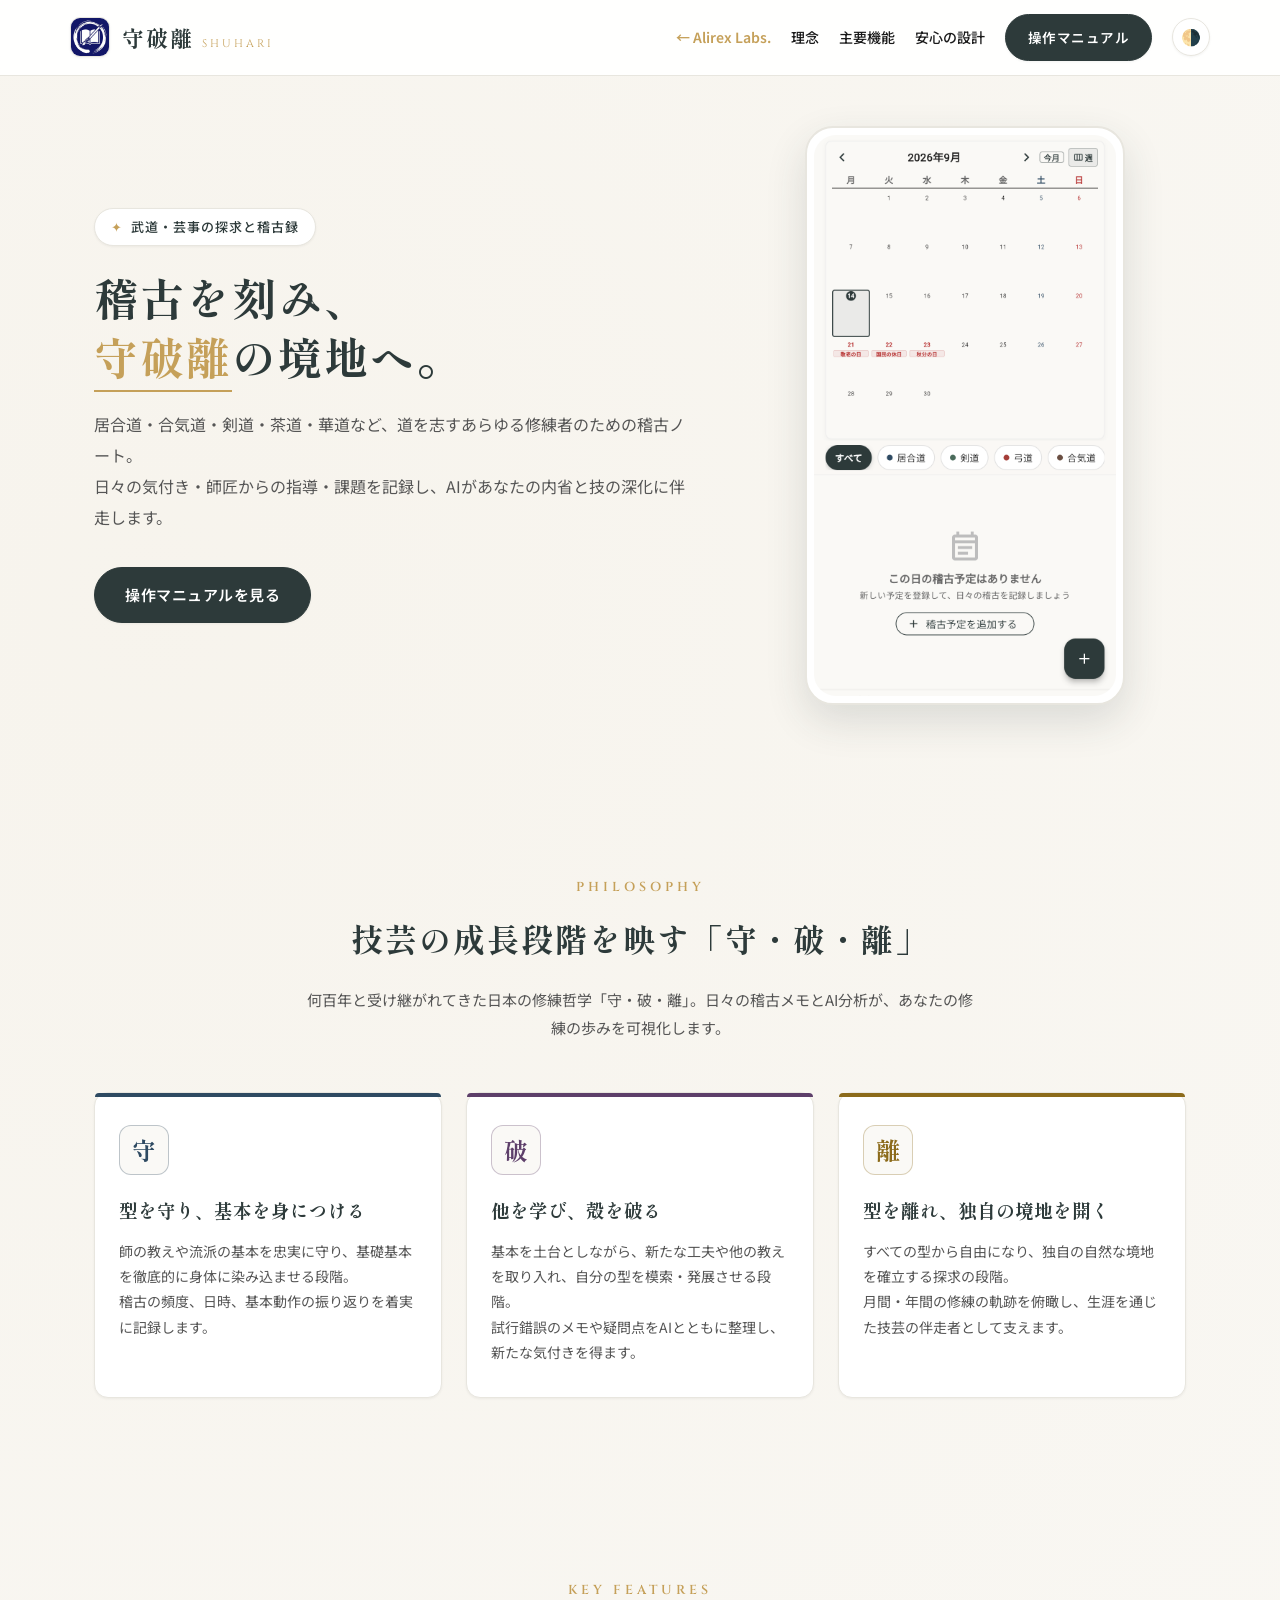
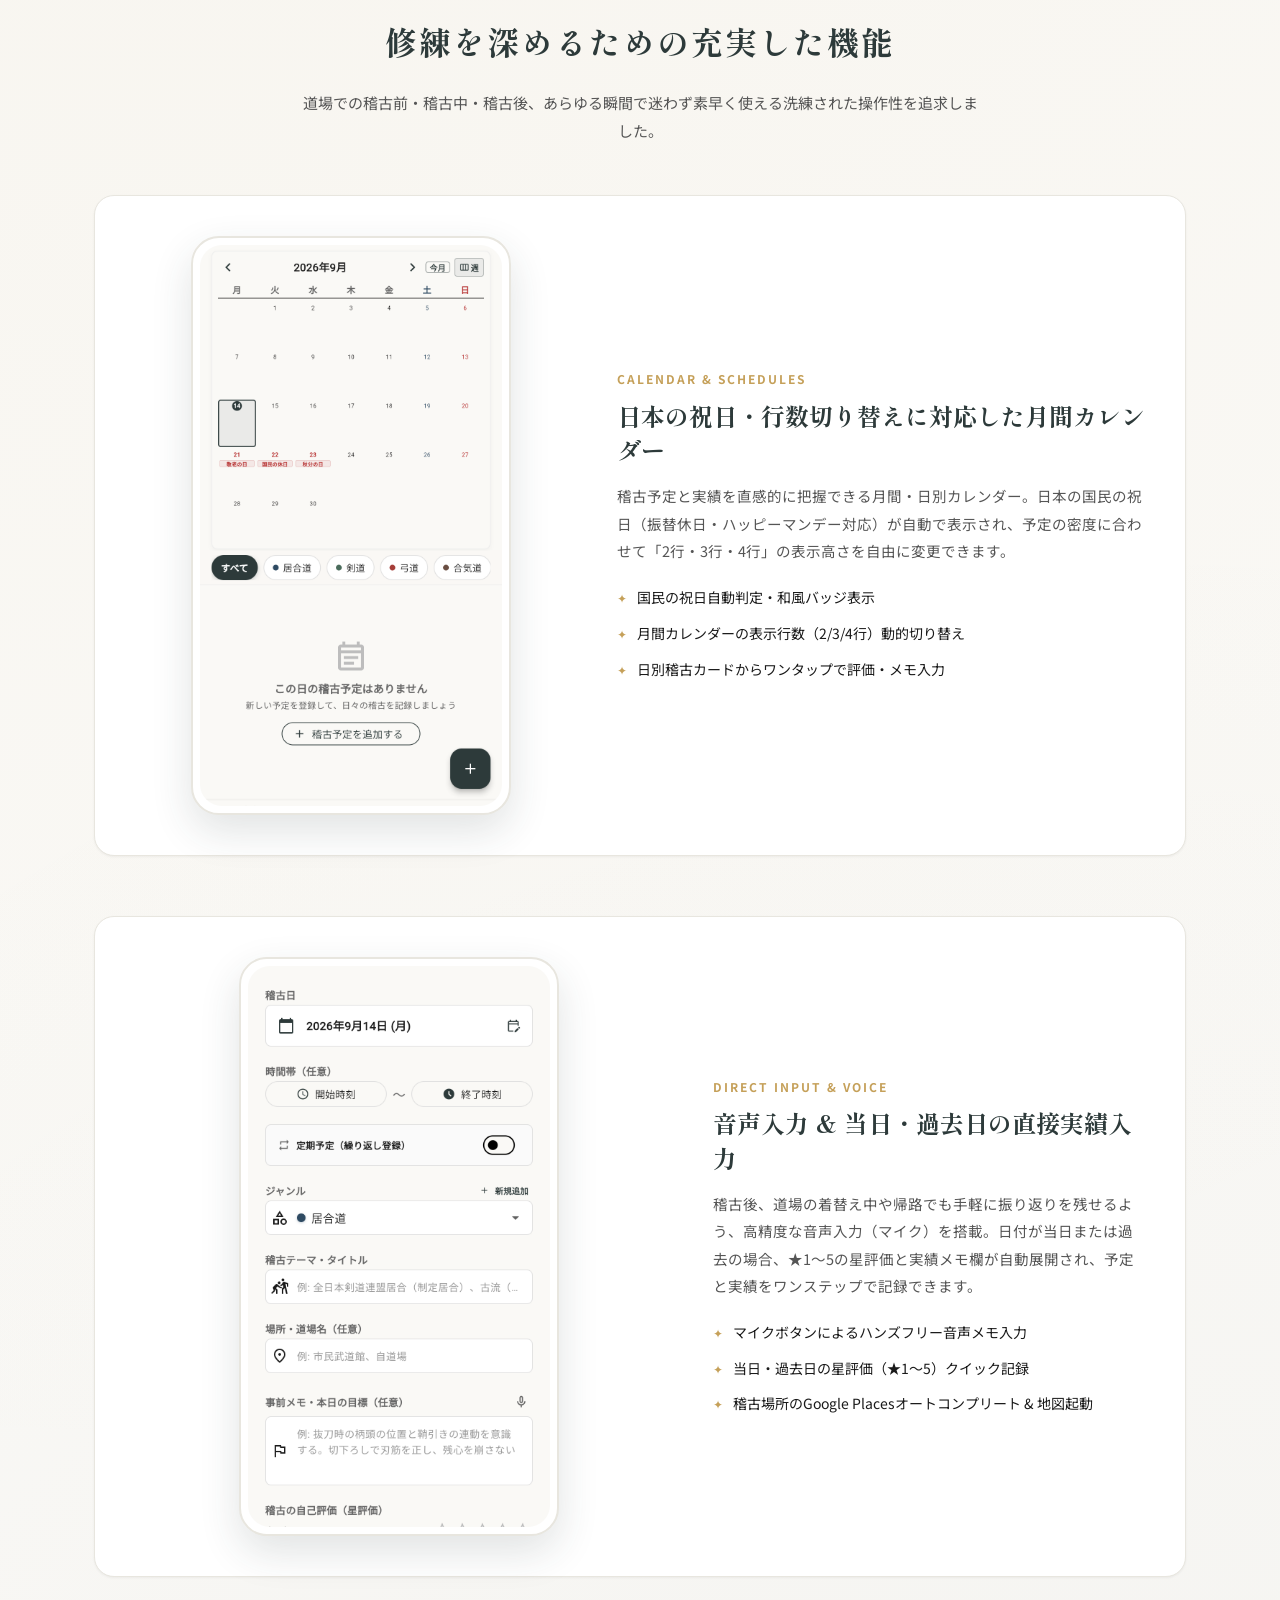
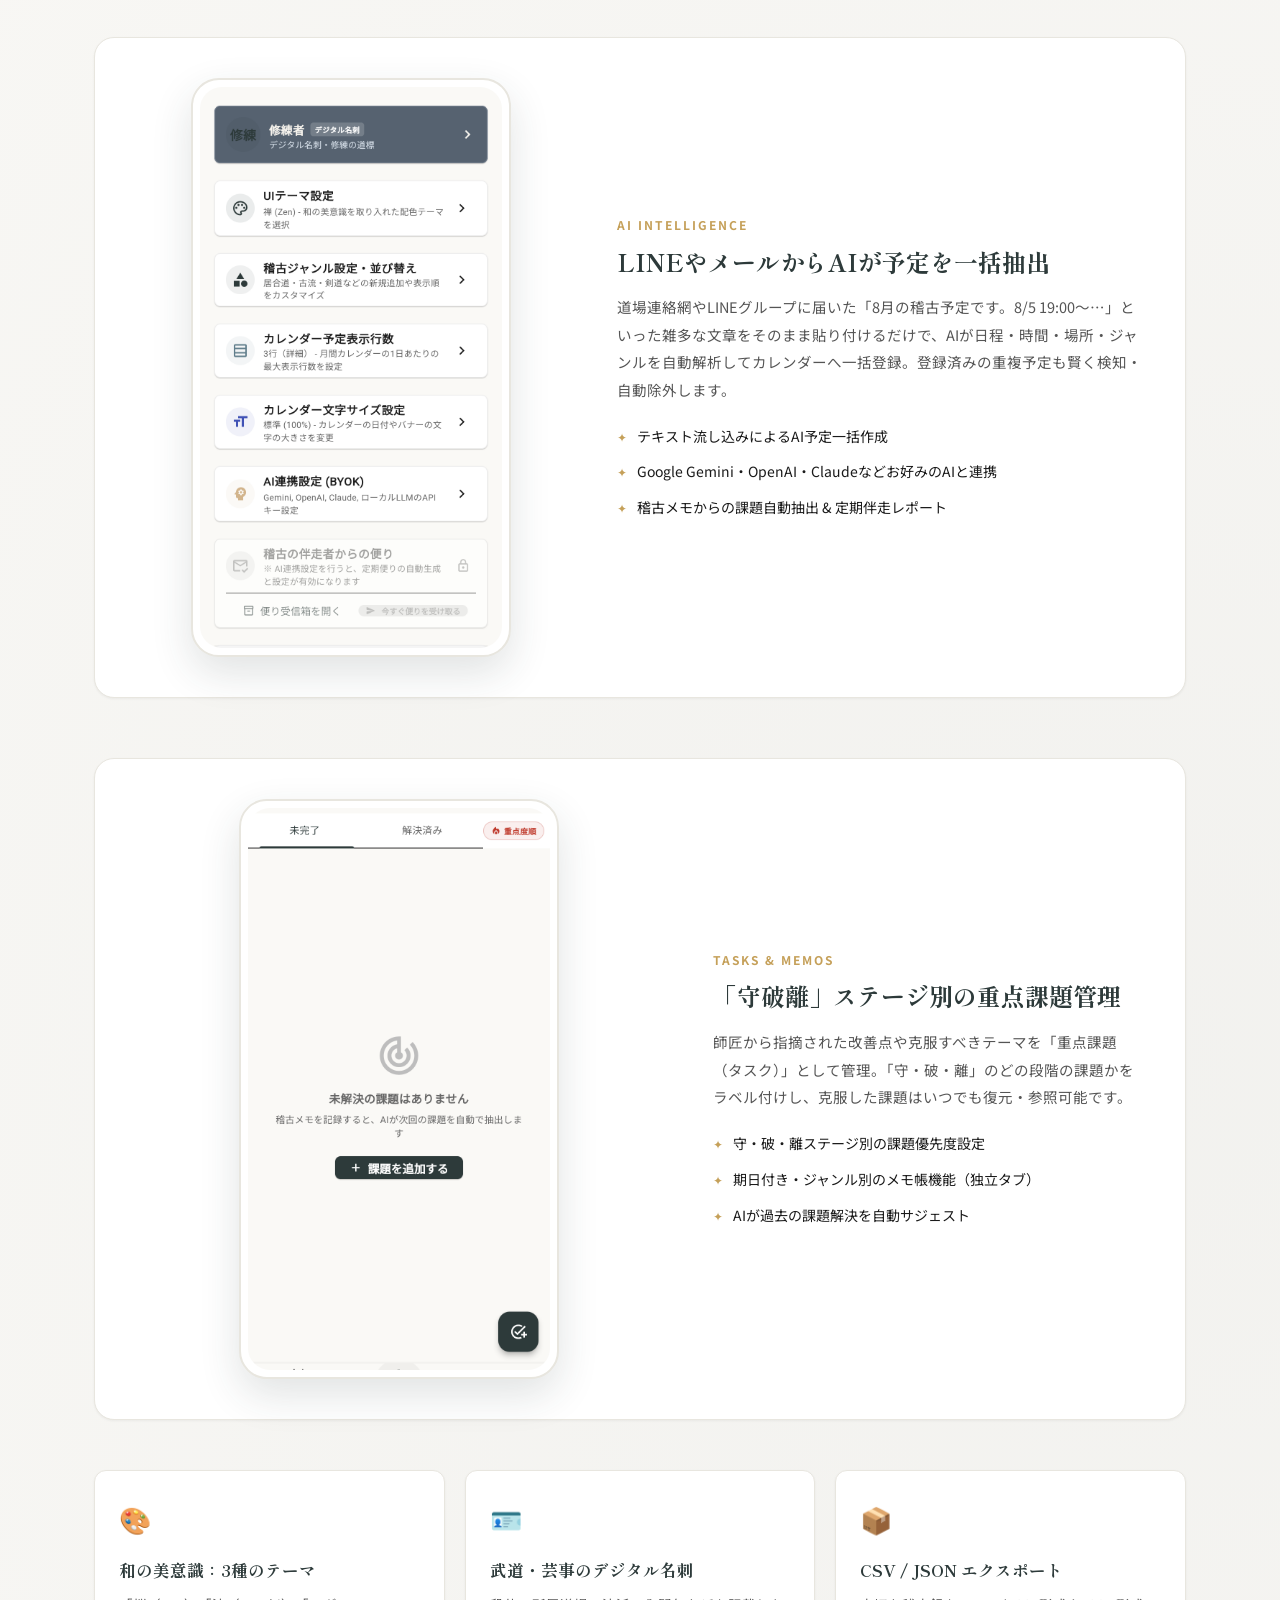
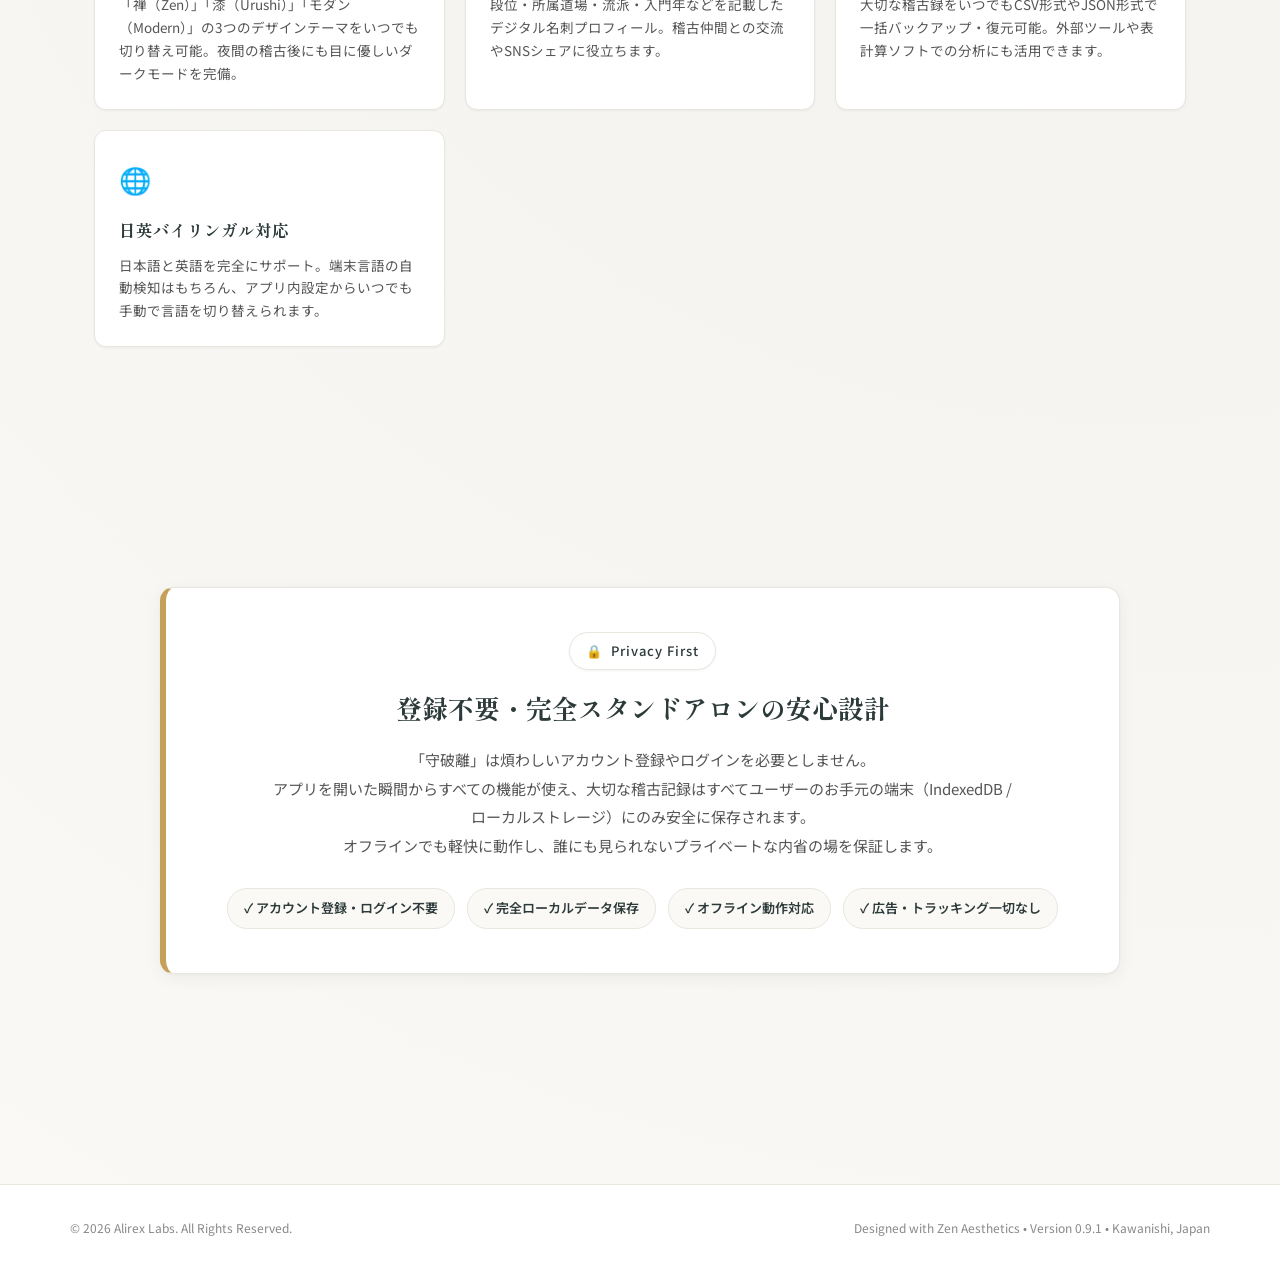
==== commit c34ea4e1: "Web版リンクの削除とフッターの他ページ統一（コピーライトのみ）" ====
--- a/index.html
+++ b/index.html
@@ -29,11 +29,10 @@
       </a>
       <div class="nav-links">
         <a href="https://alirexlabs.github.io/" style="font-weight: 600; color: var(--color-accent); display: inline-flex; align-items: center; gap: 4px;">← Alirex Labs.</a>
-        <a href="#concept">理念・コンセプト</a>
+        <a href="#concept">理念</a>
         <a href="#features">主要機能</a>
         <a href="#privacy">安心の設計</a>
-        <a href="manual/html/index.html" target="_blank">操作マニュアル</a>
-        <a href="http://alirex-labs:8080/shuhari/#/home" class="btn-cta" target="_blank">Web版を開く</a>
+        <a href="manual/html/index.html" class="btn-cta" target="_blank">操作マニュアル</a>
         <button id="theme-toggle" class="theme-toggle-btn" aria-label="テーマ切り替え">
           <span class="theme-icon">🌗</span>
         </button>
@@ -56,8 +55,7 @@
         日々の気付き・師匠からの指導・課題を記録し、AIがあなたの内省と技の深化に伴走します。
       </p>
       <div class="hero-actions">
-        <a href="http://alirex-labs:8080/shuhari/#/home" class="btn-cta" target="_blank">今すぐ始める（登録不要）</a>
-        <a href="manual/html/index.html" class="btn-secondary" target="_blank">操作マニュアルを見る</a>
+        <a href="manual/html/index.html" class="btn-cta" target="_blank">操作マニュアルを見る</a>
       </div>
     </div>
     <div class="hero-image-wrap">
@@ -271,27 +269,9 @@
 
   <!-- Footer -->
   <footer class="footer">
-    <div class="footer-content">
-      <div class="footer-brand">
-        <img src="images/app_icon.png" alt="守破離 アイコン">
-        <div>
-          <div
-            style="font-family: 'Shippori Mincho', serif; font-weight: bold; color: var(--color-primary); font-size: 18px;">
-            守破離 - Shuhari</div>
-          <div style="font-size: 12px; color: var(--text-muted);">武道・芸事の修練と内省を深める稽古ノート</div>
-        </div>
-      </div>
-      <div class="nav-links">
-        <a href="https://alirexlabs.github.io/" style="font-weight: 600; color: var(--color-accent); display: inline-flex; align-items: center; gap: 4px;">← Alirex Labs.</a>
-        <a href="#concept">理念</a>
-        <a href="#features">機能紹介</a>
-        <a href="manual/html/index.html" target="_blank">操作マニュアル</a>
-        <a href="http://alirex-labs:8080/shuhari/#/home" class="btn-cta" target="_blank">アプリを開く</a>
-      </div>
-    </div>
-    <div class="footer-copy">
+    <div class="footer-bottom">
       <div>&copy; 2026 Alirex Labs. All Rights Reserved.</div>
-      <div>Designed with Zen Aesthetics • Version 0.9.1</div>
+      <div>Designed with Zen Aesthetics • Version 0.9.1 • Kawanishi, Japan</div>
     </div>
   </footer>
 
--- a/css/style.css
+++ b/css/style.css
@@ -246,6 +246,18 @@
   color: #FFFFFF !important;
 }
 
+[data-theme="dark"] .btn-cta {
+  background-color: var(--zen-gold);
+  color: #141414 !important;
+  border-color: var(--zen-gold);
+}
+
+[data-theme="dark"] .btn-cta:hover {
+  background-color: #E5C158;
+  border-color: #E5C158;
+  color: #141414 !important;
+}
+
 .btn-secondary {
   border: 1px solid var(--zen-border);
   background: var(--zen-surface-raised);
@@ -268,27 +280,39 @@
   transform: translateY(-2px);
 }
 
-/* テーマ切り替えボタン */
+[data-theme="dark"] .btn-secondary {
+  background: var(--zen-surface-raised);
+  border-color: var(--zen-border);
+  color: var(--zen-text-primary);
+}
+
+[data-theme="dark"] .btn-secondary:hover {
+  border-color: var(--zen-gold);
+  color: var(--zen-gold);
+  background: var(--zen-surface-hover);
+}
+
+/* テーマ切り替えボタン (アイコンのみ) */
 .theme-toggle-btn {
   background: var(--zen-surface-raised);
   border: 1px solid var(--zen-border);
   border-radius: var(--radius-full);
-  padding: 6px 14px;
+  width: 38px;
+  height: 38px;
   display: inline-flex;
   align-items: center;
-  gap: 6px;
+  justify-content: center;
   cursor: pointer;
   color: var(--zen-text-primary);
-  font-size: 13px;
-  font-weight: 500;
+  font-size: 16px;
   transition: all 0.2s ease;
   box-shadow: var(--shadow-sm);
+  flex-shrink: 0;
 }
 
 .theme-toggle-btn:hover {
   background-color: var(--zen-surface-hover);
   border-color: var(--zen-gold);
-  color: var(--zen-gold);
   transform: translateY(-1px);
 }
 
@@ -702,63 +726,18 @@
   font-weight: 600;
 }
 
-/* Footer (Shuhari 準拠 統一仕様) */
+/* Footer */
 footer {
   background: var(--zen-surface-raised);
   border-top: 1px solid var(--zen-border);
-  padding: 60px 24px 40px 24px;
+  padding: 32px 24px;
   margin-top: 60px;
   transition: background-color var(--transition-normal);
 }
 
-.footer-container {
+.footer-bottom {
   max-width: 1140px;
   margin: 0 auto;
-  display: flex;
-  justify-content: space-between;
-  align-items: center;
-  flex-wrap: wrap;
-  gap: 24px;
-  padding-bottom: 30px;
-  border-bottom: 1px solid var(--zen-border);
-}
-
-.footer-brand {
-  display: flex;
-  align-items: center;
-  gap: 12px;
-}
-
-.footer-logo {
-  width: 36px;
-  height: 36px;
-  border-radius: 8px;
-  object-fit: cover;
-  border: 1px solid var(--zen-border);
-}
-
-.footer-title {
-  font-family: var(--font-serif);
-  font-weight: 700;
-  font-size: 18px;
-  color: var(--zen-primary);
-}
-
-.footer-tagline {
-  font-size: 12px;
-  color: var(--zen-text-muted);
-}
-
-.footer-links {
-  display: flex;
-  gap: 22px;
-  align-items: center;
-  font-size: 13.5px;
-}
-
-.footer-bottom {
-  max-width: 1140px;
-  margin: 24px auto 0 auto;
   display: flex;
   justify-content: space-between;
   align-items: center;
@@ -805,13 +784,9 @@
     display: none;
   }
 
-  .footer-container {
-    flex-direction: column;
-    text-align: center;
-  }
-
   .footer-bottom {
     flex-direction: column;
     text-align: center;
-  }
-}
+    gap: 8px;
+  }
+}
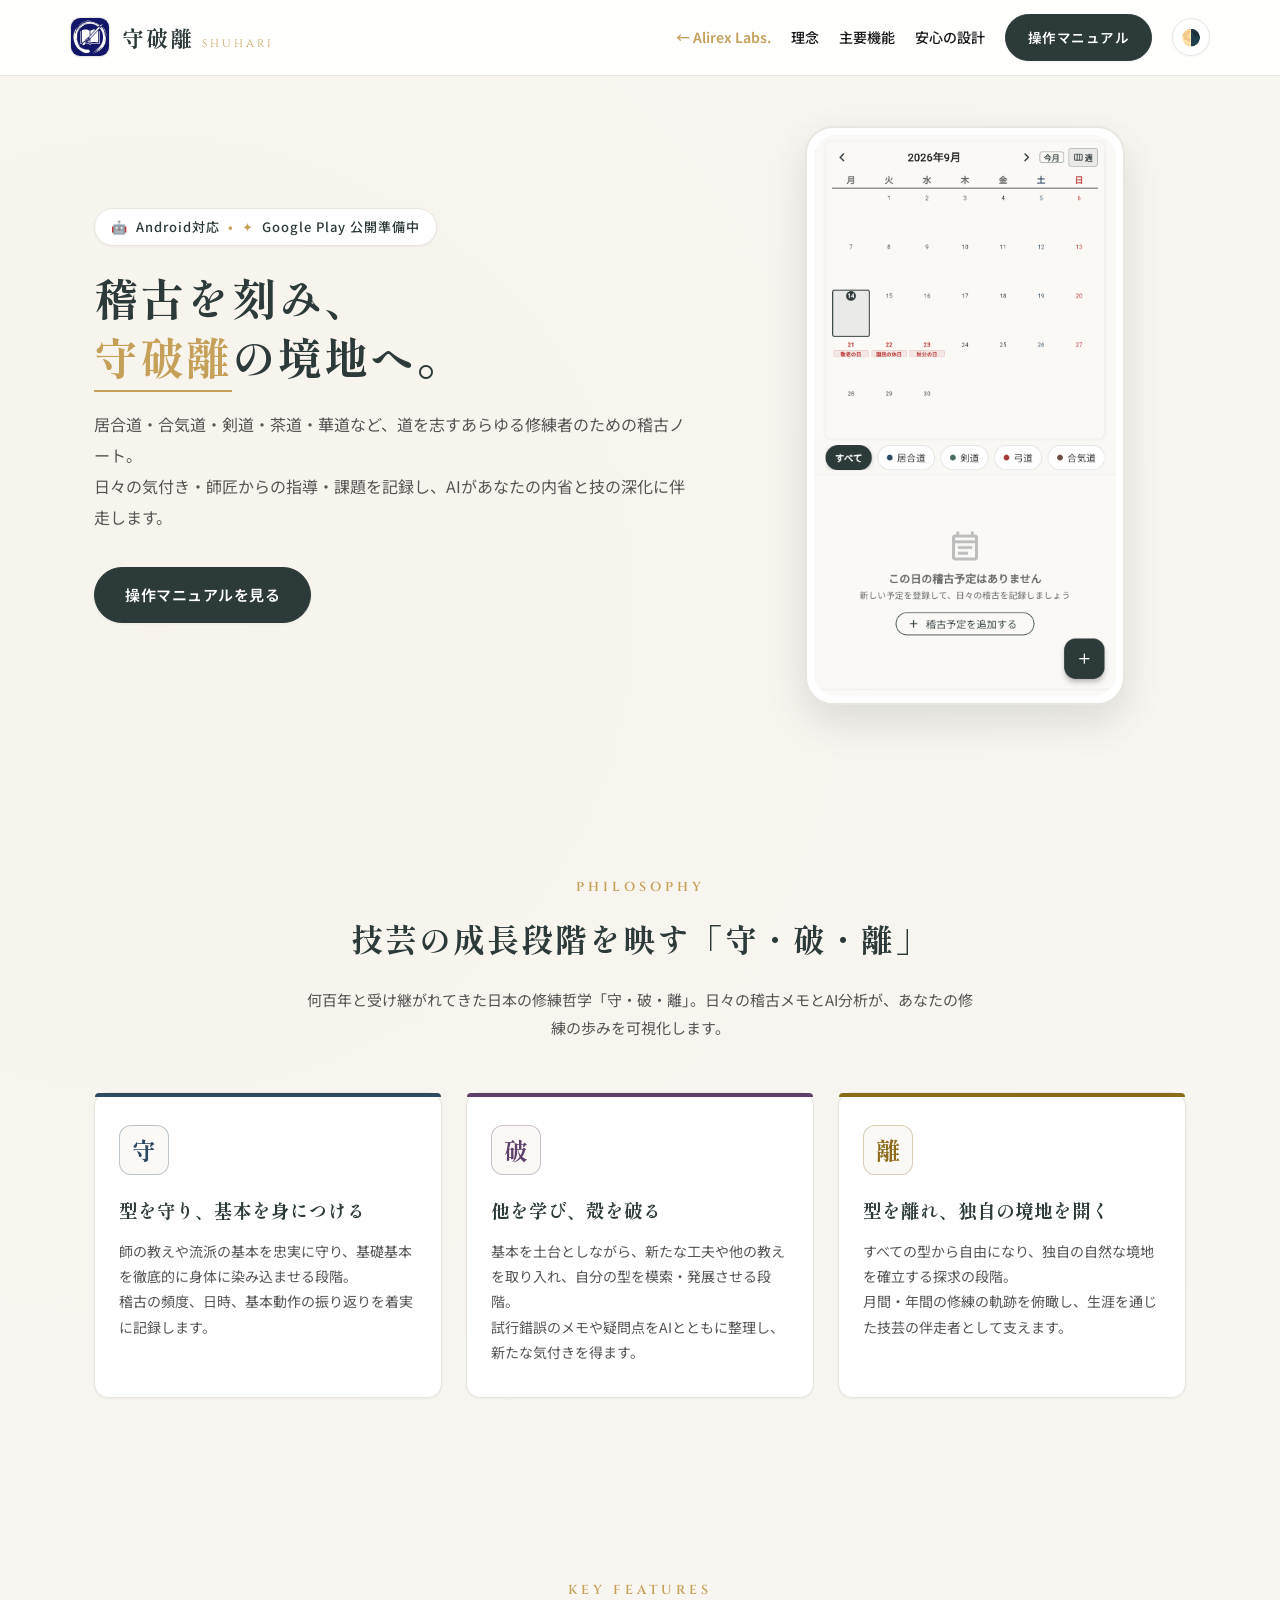
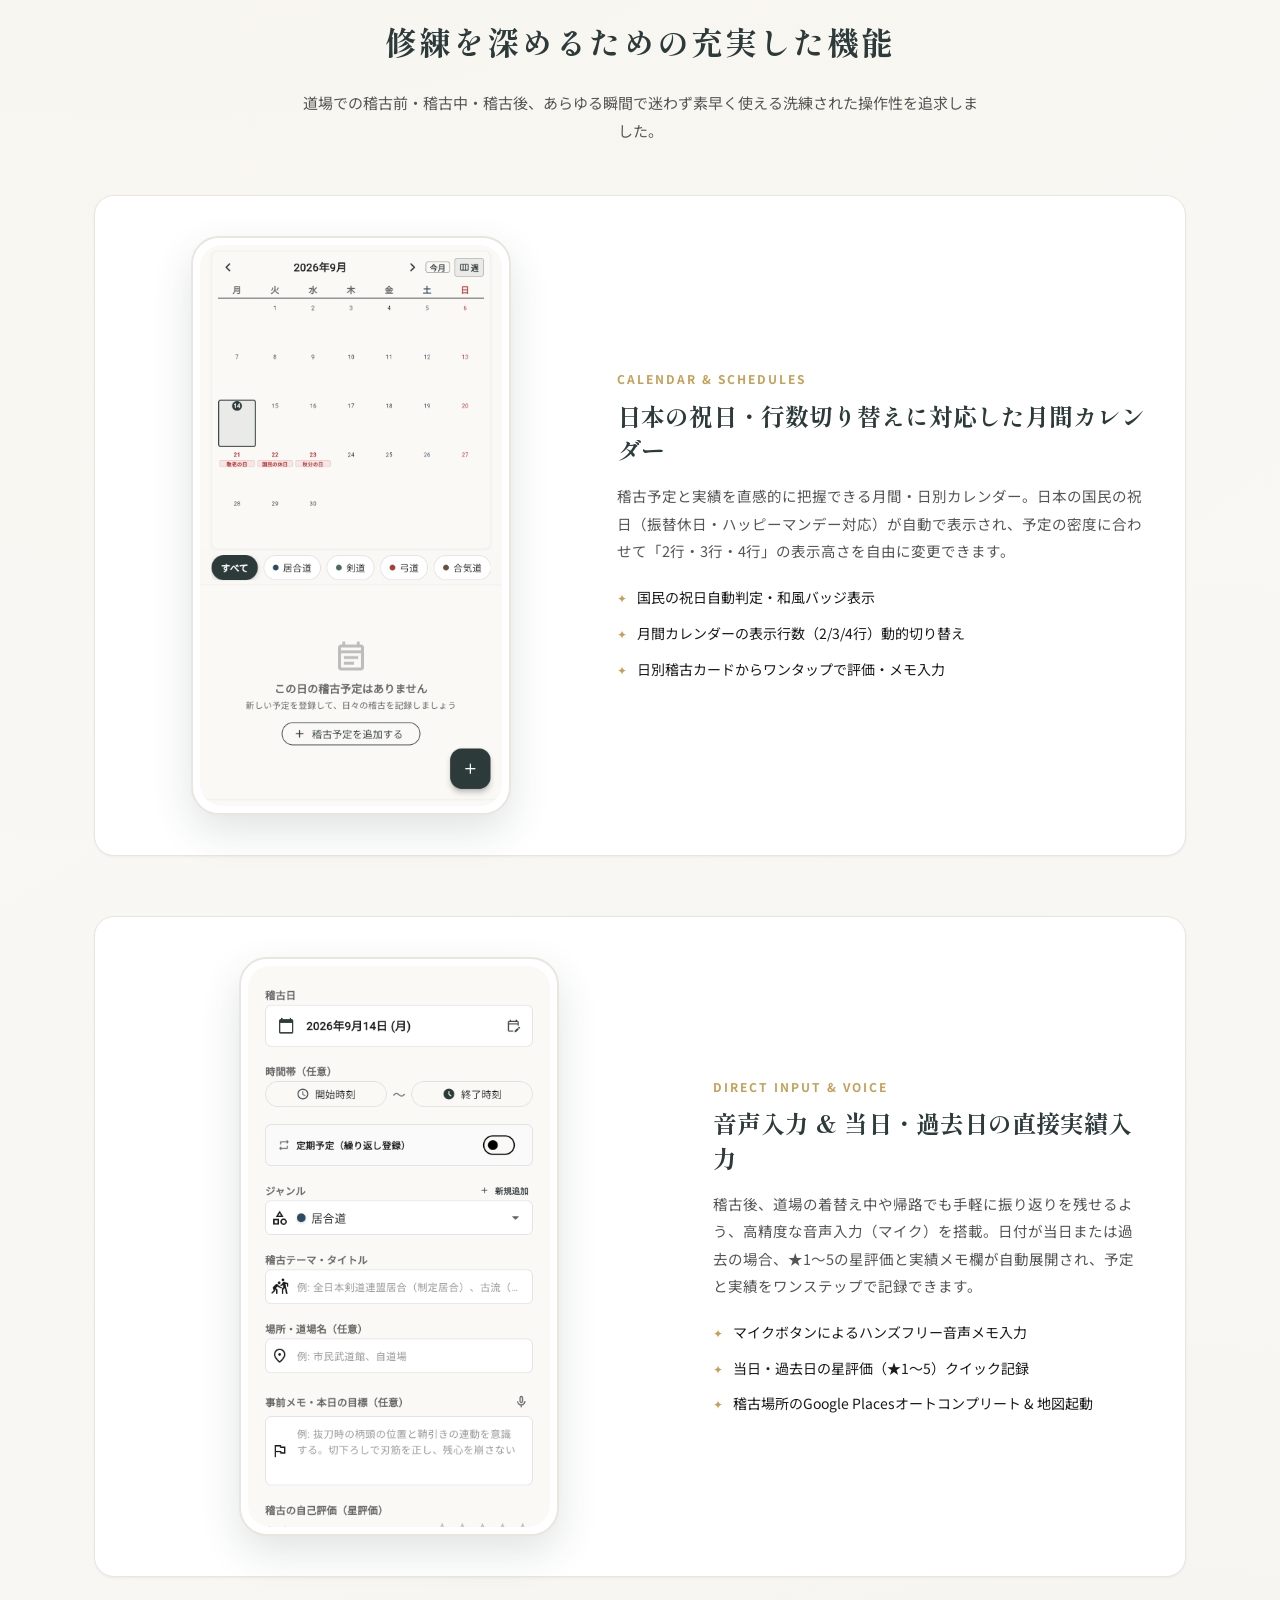
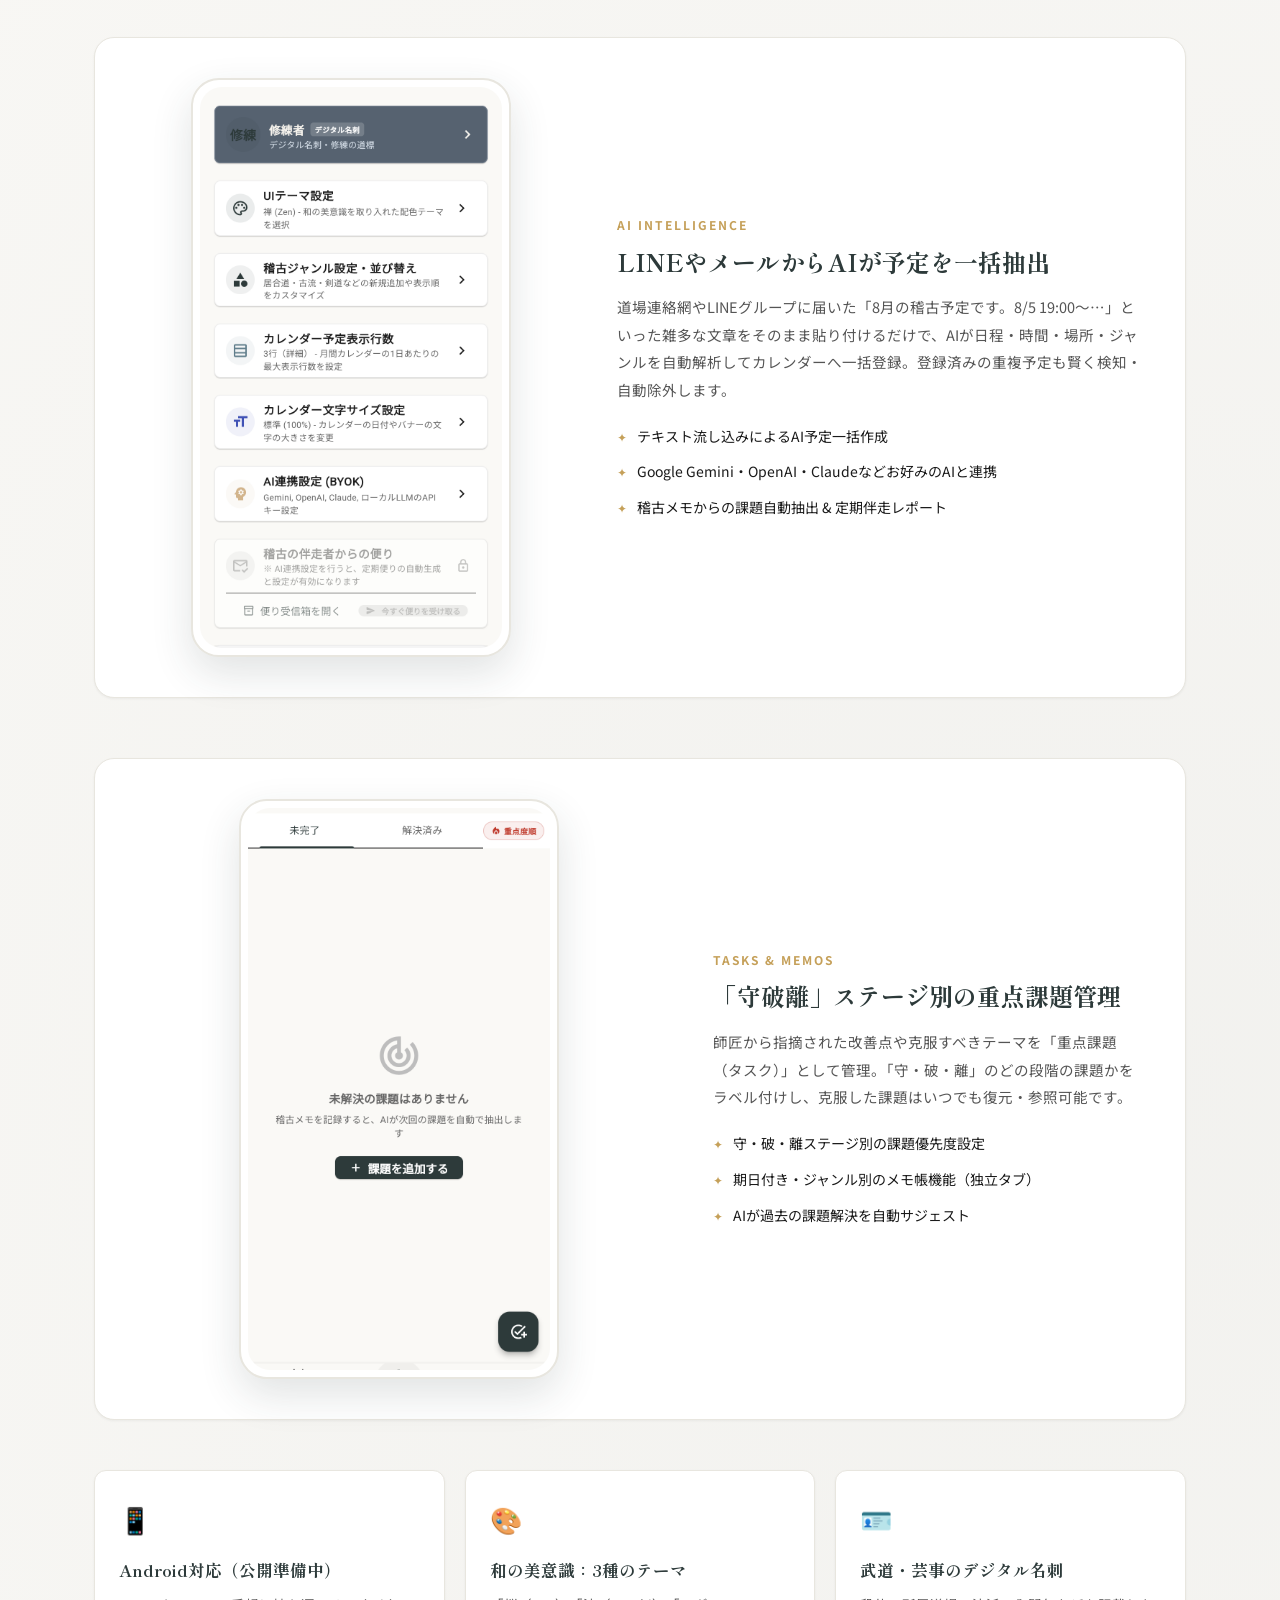
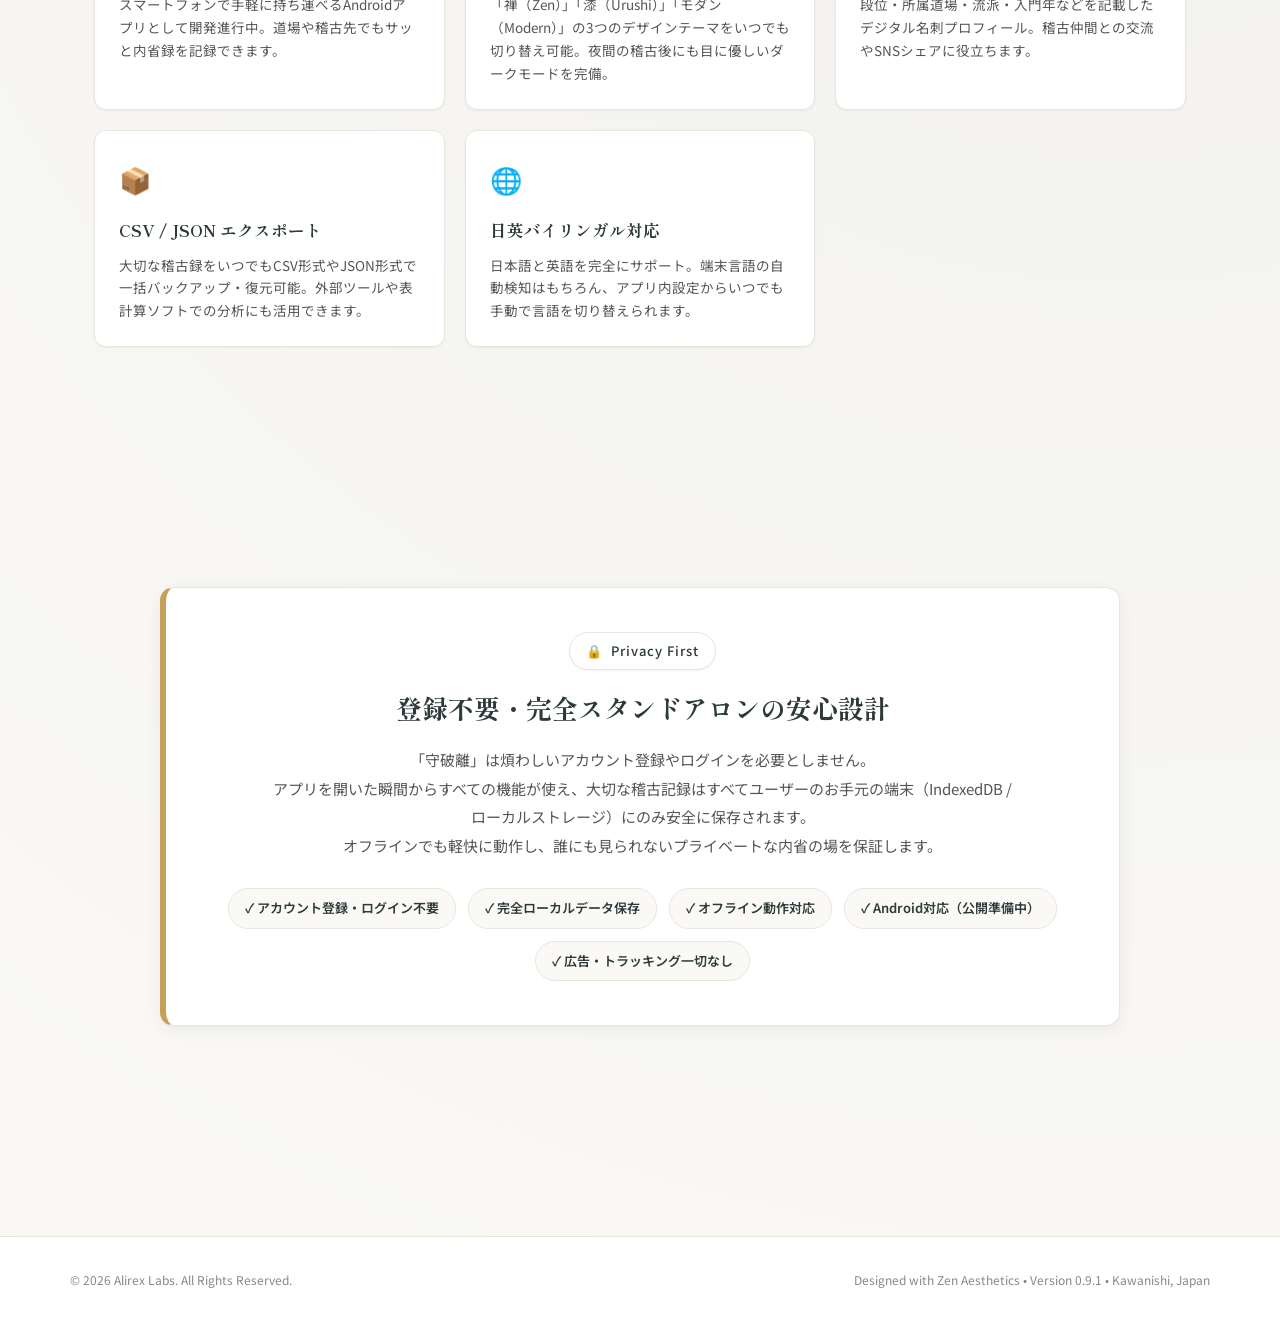
==== commit c74dfc89: "Android対応およびGoogle Play公開準備中である旨を明記" ====
--- a/index.html
+++ b/index.html
@@ -44,7 +44,7 @@
   <header class="hero">
     <div class="hero-content">
       <div class="hero-badge">
-        <span>✦</span> 武道・芸事の探求と稽古録
+        <span>🤖</span> Android対応 <span>•</span> <span>✦</span> Google Play 公開準備中
       </div>
       <h1 class="hero-title">
         稽古を刻み、<br>
@@ -224,6 +224,11 @@
     <!-- Sub Features Grid -->
     <div class="sub-grid">
       <div class="sub-card">
+        <div class="sub-icon">📱</div>
+        <h4>Android対応（公開準備中）</h4>
+        <p>スマートフォンで手軽に持ち運べるAndroidアプリとして開発進行中。道場や稽古先でもサッと内省録を記録できます。</p>
+      </div>
+      <div class="sub-card">
         <div class="sub-icon">🎨</div>
         <h4>和の美意識：3種のテーマ</h4>
         <p>「禅（Zen）」「漆（Urushi）」「モダン（Modern）」の3つのデザインテーマをいつでも切り替え可能。夜間の稽古後にも目に優しいダークモードを完備。</p>
@@ -262,6 +267,7 @@
         <span class="tag-item">✓ アカウント登録・ログイン不要</span>
         <span class="tag-item">✓ 完全ローカルデータ保存</span>
         <span class="tag-item">✓ オフライン動作対応</span>
+        <span class="tag-item">✓ Android対応（公開準備中）</span>
         <span class="tag-item">✓ 広告・トラッキング一切なし</span>
       </div>
     </div>
